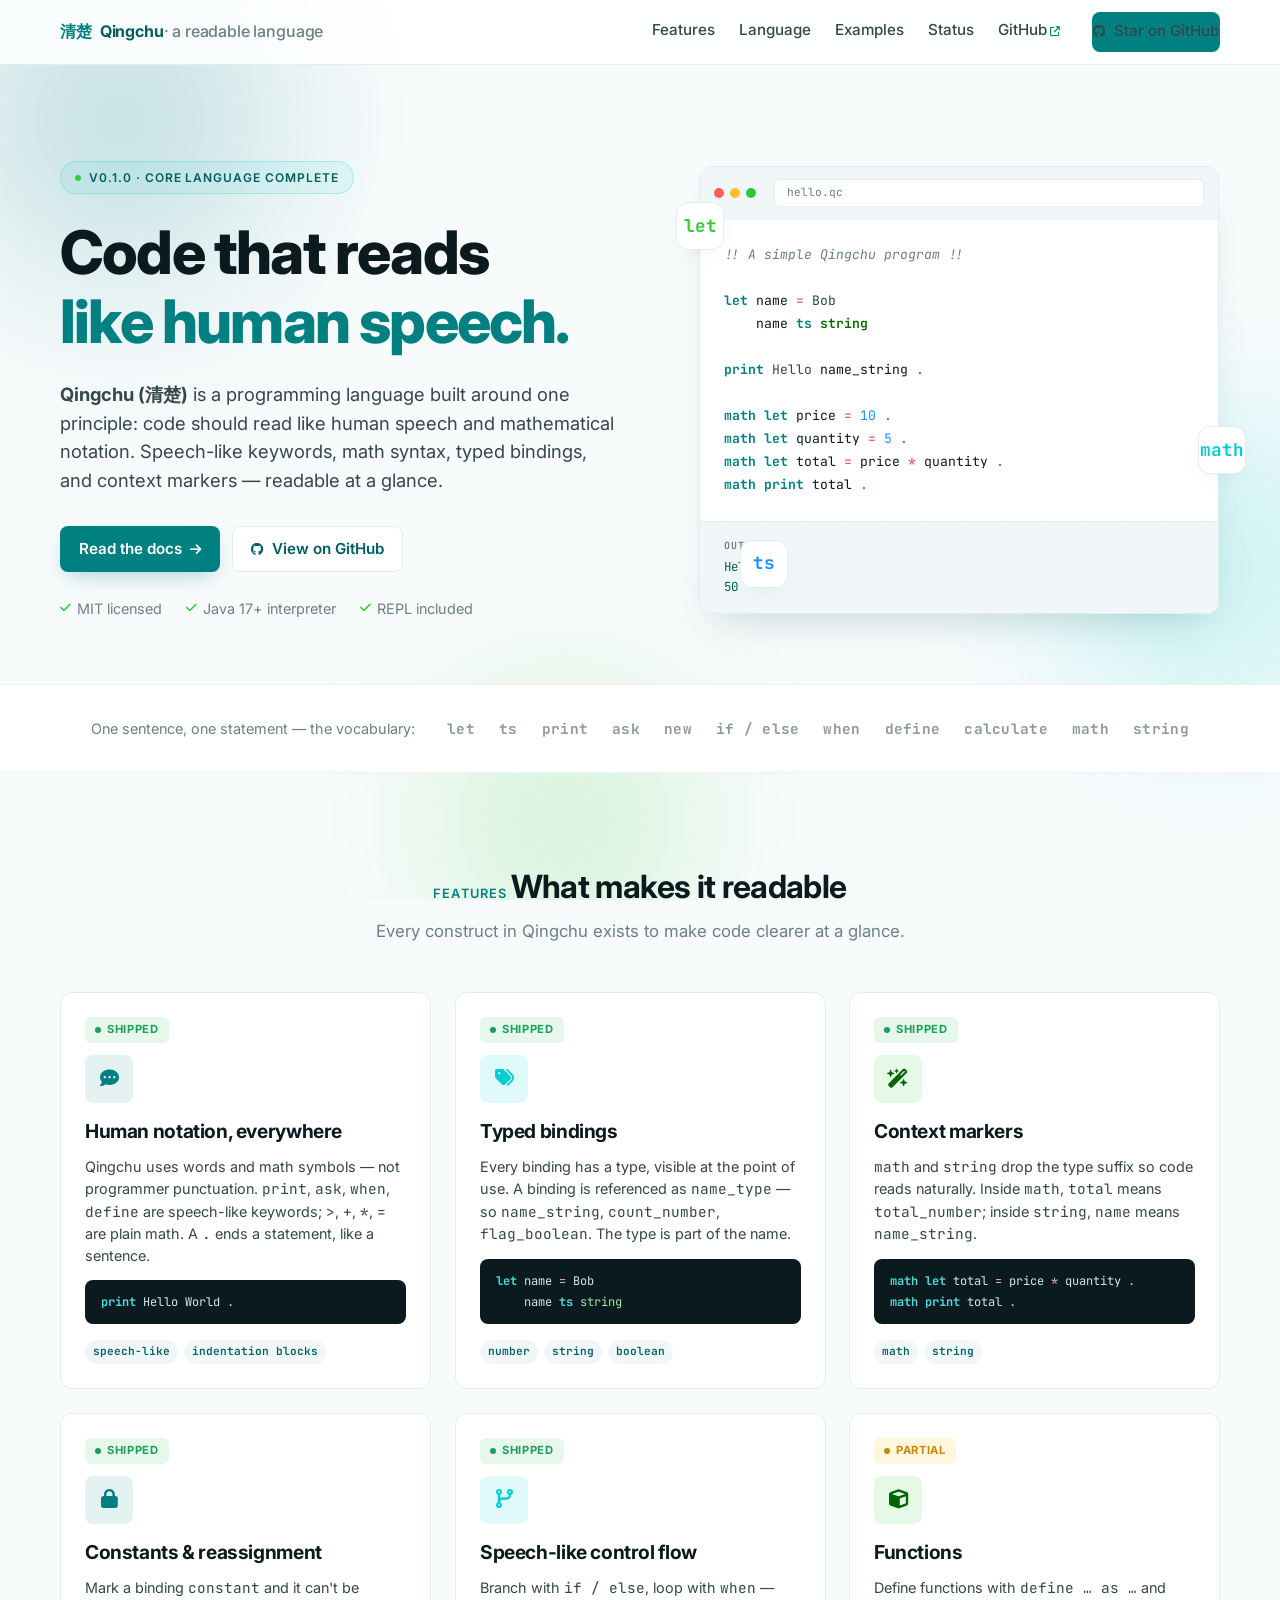
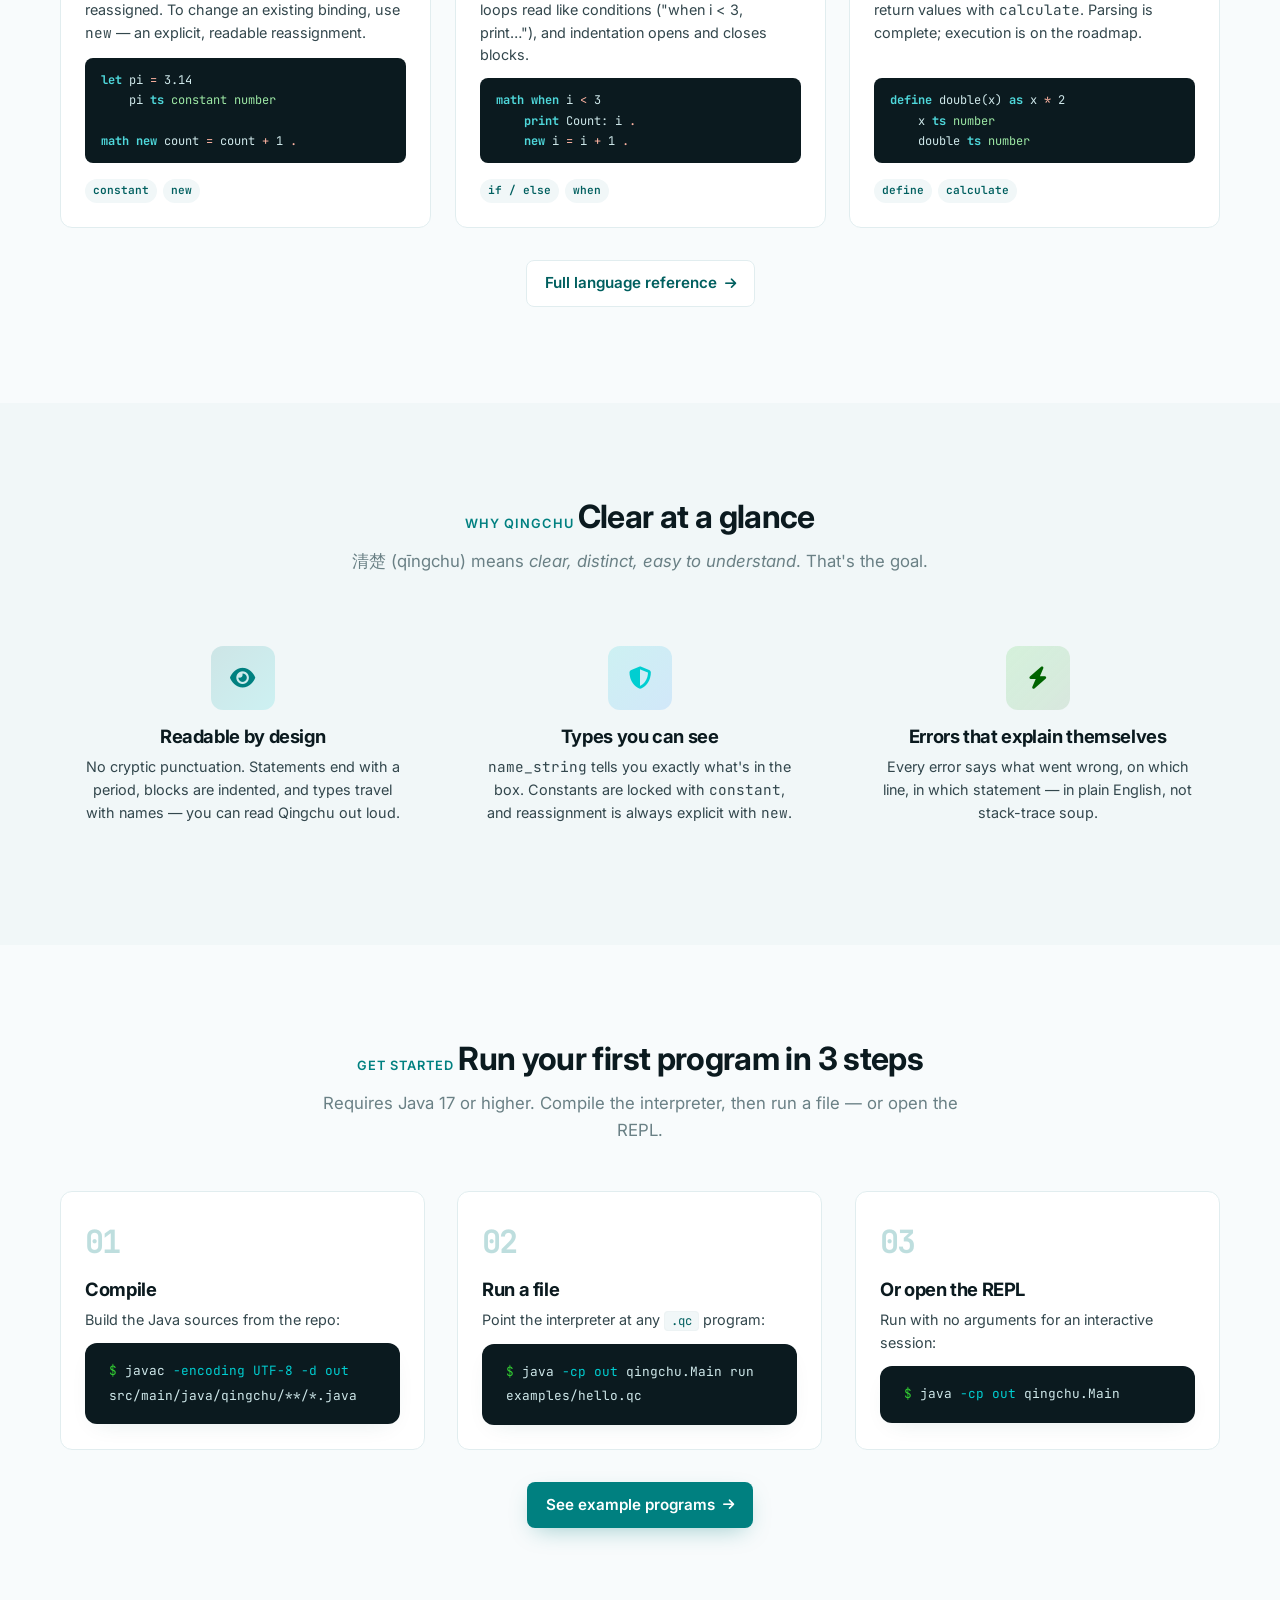
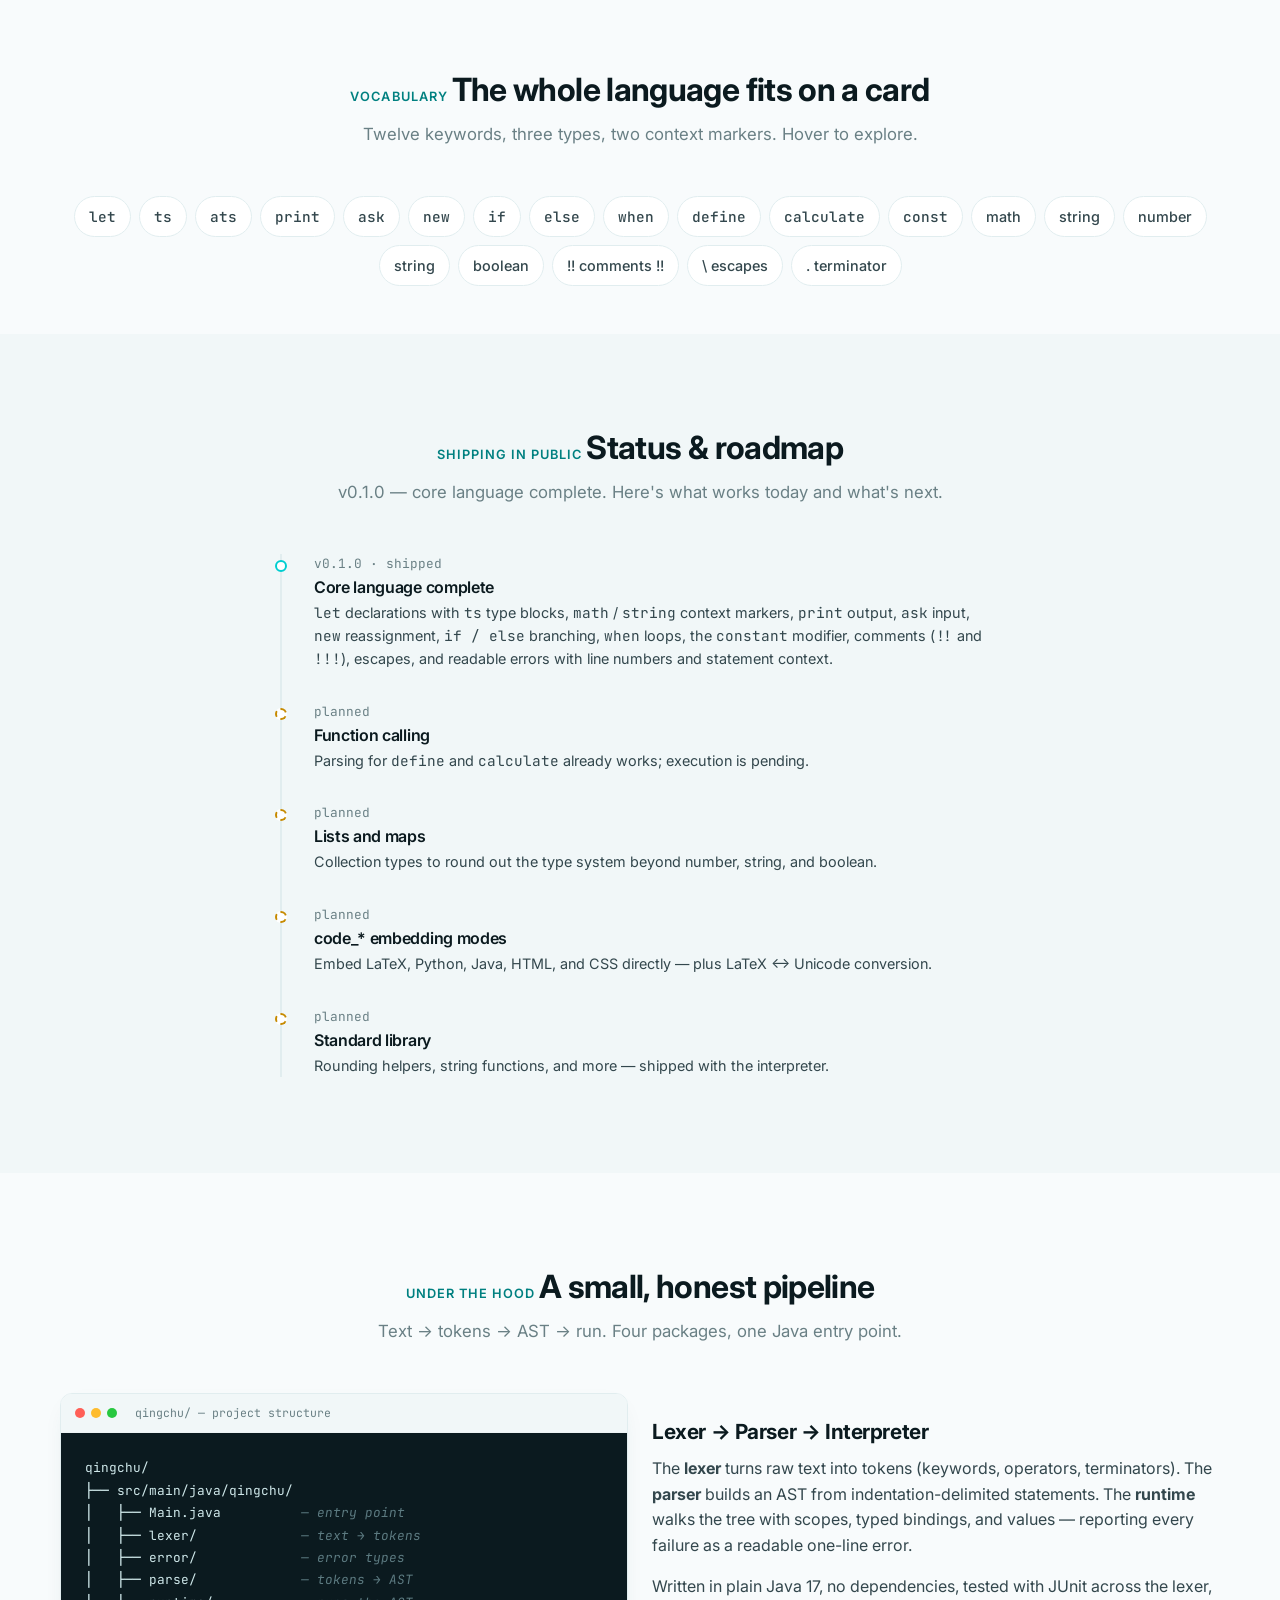
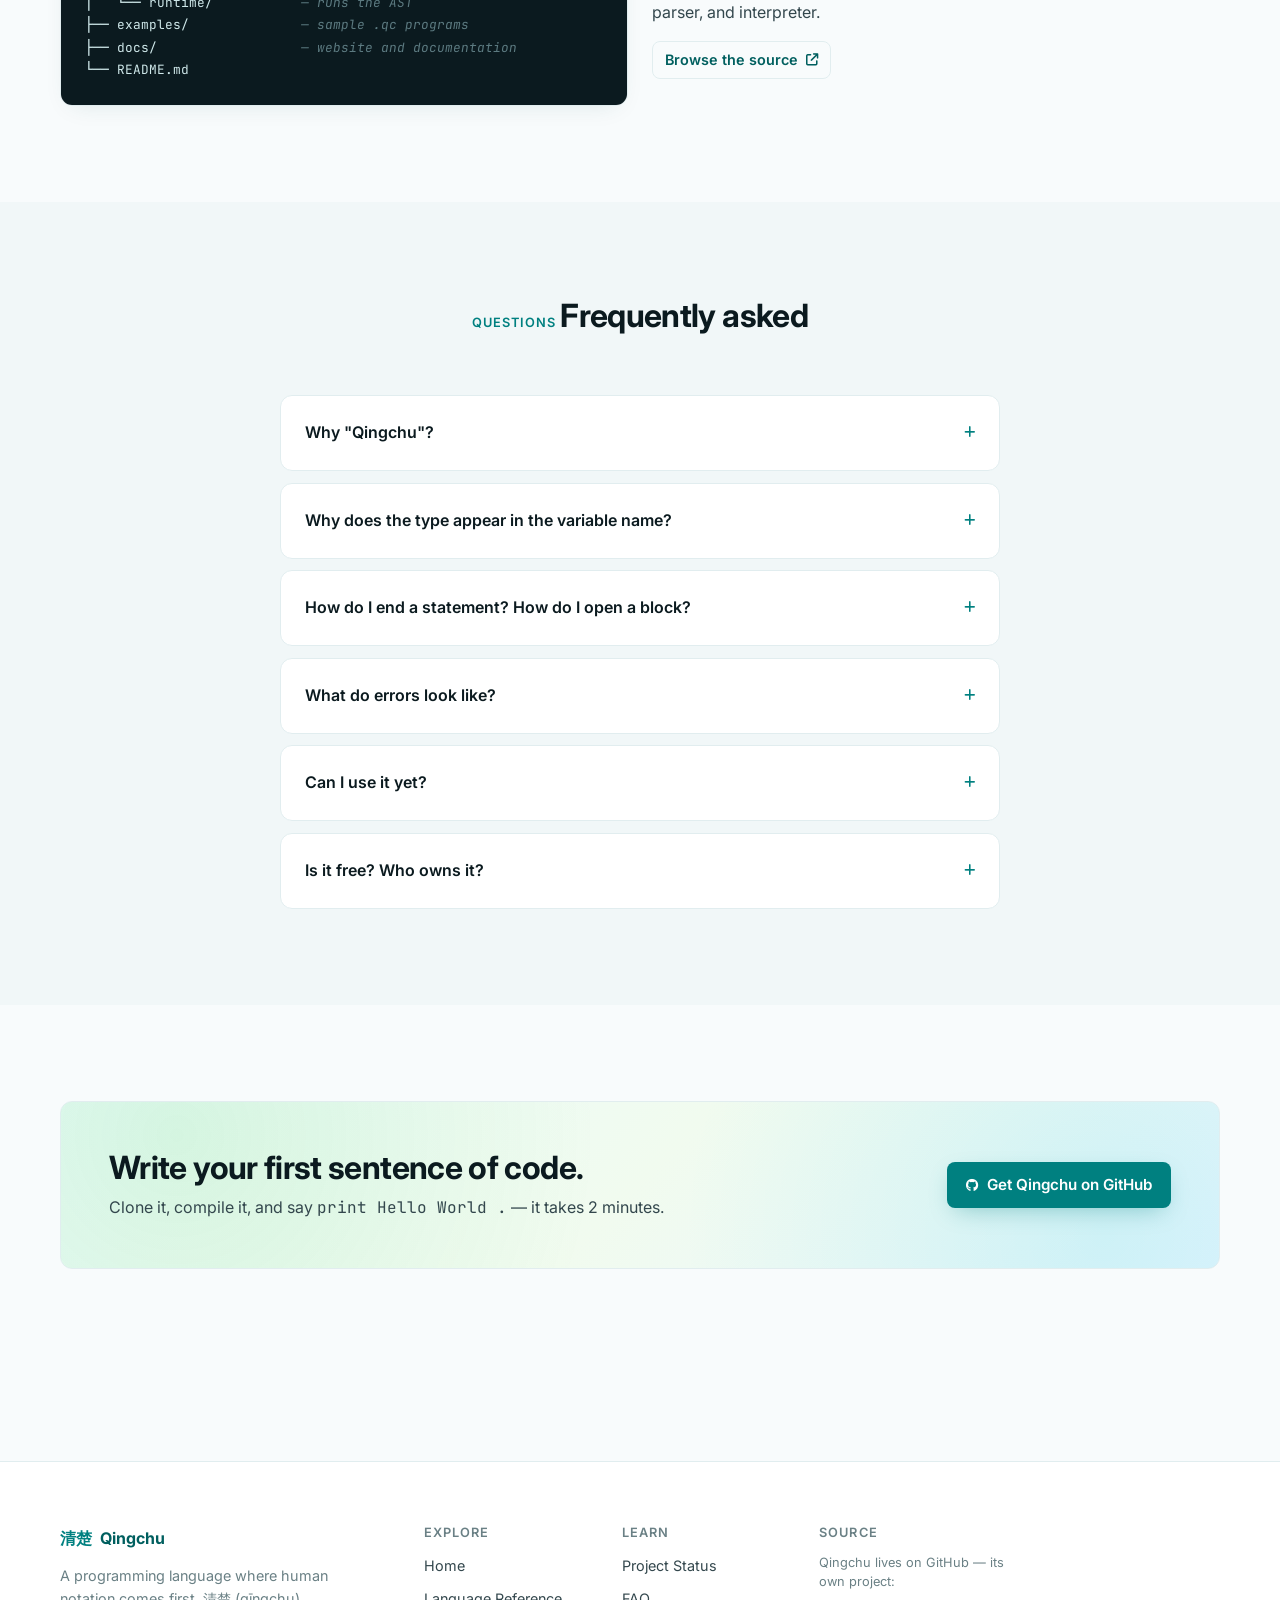
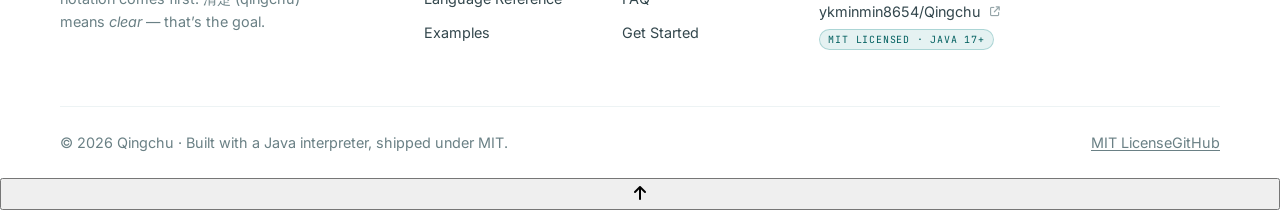
==== index.html @ 82640d64 "Add Qingchu website (innovationearthprojects.org style)" ====
<!DOCTYPE html>
<html lang="en">
<head>
  <meta charset="UTF-8" />
  <meta name="viewport" content="width=device-width, initial-scale=1.0" />

  <title>Qingchu 清楚 — A programming language where human notation comes first</title>
  <meta name="description" content="Qingchu is a readable programming language built around speech-like keywords, math syntax, typed bindings, and context markers. Code should read like human speech." />
  <meta name="theme-color" content="#008080" />

  <link rel="preconnect" href="https://fonts.googleapis.com" />
  <link rel="preconnect" href="https://fonts.gstatic.com" crossorigin />
  <link
    href="https://fonts.googleapis.com/css2?family=Inter:wght@400;500;600;700;800&family=JetBrains+Mono:wght@500;700&display=swap"
    rel="stylesheet"
  />
  <link
    rel="stylesheet"
    href="https://cdnjs.cloudflare.com/ajax/libs/font-awesome/6.4.0/css/all.min.css"
  />

  <link rel="stylesheet" href="shared/tokens.css" />
  <link rel="stylesheet" href="shared/base.css" />
  <link rel="stylesheet" href="shared/nav.css" />
  <link rel="stylesheet" href="shared/motion.css" />
  <link rel="stylesheet" href="styles.css" />
</head>

<body data-page="home">

  <div class="bg-orbs" aria-hidden="true">
    <span class="orb orb--teal"></span>
    <span class="orb orb--cyan"></span>
    <span class="orb orb--lime"></span>
  </div>

  <div id="nav-mount"></div>

  <main>

    <!-- ============================================================
         1. HERO
         ============================================================ -->
    <section class="hero">
      <div class="container hero__grid">

        <div class="hero__copy">
          <span class="eyebrow eyebrow--animated">
            <span class="eyebrow__dot"></span>
            v0.1.0 · Core language complete
          </span>

          <h1 class="hero__title">
            <span class="reveal">Code that reads</span><br />
            <span class="reveal accent">like human speech.</span>
          </h1>

          <p class="hero__lede reveal" data-delay="200">
            <strong>Qingchu (清楚)</strong> is a programming language built around one
            principle: code should read like human speech and mathematical notation.
            Speech-like keywords, math syntax, typed bindings, and context markers —
            readable at a glance.
          </p>

          <div class="hero__actions reveal" data-delay="400">
            <a href="docs.html" class="btn btn--primary btn--glow">
              Read the docs <i class="fas fa-arrow-right"></i>
            </a>
            <a href="https://github.com/ykminmin8654/Qingchu" target="_blank" rel="noopener" class="btn btn--secondary">
              <i class="fab fa-github"></i> View on GitHub
            </a>
          </div>

          <ul class="hero__meta reveal" data-delay="600">
            <li><i class="fas fa-check"></i> MIT licensed</li>
            <li><i class="fas fa-check"></i> Java 17+ interpreter</li>
            <li><i class="fas fa-check"></i> REPL included</li>
          </ul>
        </div>

        <div class="hero__visual reveal" data-delay="300">
          <div class="hero__frame">
            <div class="hero__frame-bar">
              <span></span><span></span><span></span>
              <span class="hero__frame-url">hello.qc</span>
            </div>
<pre class="hero__code"><span class="c">!! A simple Qingchu program !!</span>

<span class="k">let</span> <span class="v">name</span> <span class="o">=</span> Bob
    <span class="v">name</span> <span class="k">ts</span> <span class="t">string</span>

<span class="k">print</span> Hello <span class="v">name_string</span> <span class="o">.</span>

<span class="k">math</span> <span class="k">let</span> <span class="v">price</span> <span class="o">=</span> <span class="n">10</span> <span class="o">.</span>
<span class="k">math</span> <span class="k">let</span> <span class="v">quantity</span> <span class="o">=</span> <span class="n">5</span> <span class="o">.</span>
<span class="k">math</span> <span class="k">let</span> <span class="v">total</span> <span class="o">=</span> <span class="v">price</span> <span class="o">*</span> <span class="v">quantity</span> <span class="o">.</span>
<span class="k">math</span> <span class="k">print</span> <span class="v">total</span> <span class="o">.</span></pre>
            <div class="hero__output">
              <b>Output</b>
              Hello Bob<br />
              50
            </div>
          </div>
          <div class="hero__float hero__float--1">let</div>
          <div class="hero__float hero__float--2">math</div>
          <div class="hero__float hero__float--3">ts</div>
        </div>

      </div>
    </section>

    <!-- ============================================================
         2. TRUST BAR
         ============================================================ -->
    <section class="trust-bar">
      <div class="container trust-bar__inner">
        <span class="trust-bar__label">One sentence, one statement — the vocabulary:</span>
        <div class="trust-bar__logos">
          <span>let</span>
          <span>ts</span>
          <span>print</span>
          <span>ask</span>
          <span>new</span>
          <span>if / else</span>
          <span>when</span>
          <span>define</span>
          <span>calculate</span>
          <span>math</span>
          <span>string</span>
        </div>
      </div>
    </section>

    <!-- ============================================================
         3. FEATURES — "What makes it readable"
         ============================================================ -->
    <section class="section" id="features">
      <div class="container">
        <header class="section__head reveal">
          <span class="eyebrow">Features</span>
          <h2 class="section__title">What makes it readable</h2>
          <p class="section__lede">
            Every construct in Qingchu exists to make code clearer at a glance.
          </p>
        </header>

        <div class="grid-products" data-stagger>

          <article class="product-card">
            <div class="product-card__top">
              <span class="product-card__status product-card__status--live">
                <span class="pulse-dot"></span> Shipped
              </span>
            </div>
            <div class="product-card__icon product-card__icon--teal">
              <i class="fas fa-comment-dots"></i>
            </div>
            <h3 class="product-card__title">Human notation, everywhere</h3>
            <p class="product-card__desc">
              Qingchu uses words and math symbols — not programmer punctuation.
              <code>print</code>, <code>ask</code>, <code>when</code>, <code>define</code> are
              speech-like keywords; <code>&gt;</code>, <code>+</code>, <code>*</code>, <code>=</code>
              are plain math. A <code>.</code> ends a statement, like a sentence.
            </p>
            <div class="product-card__snippet"><span class="k">print</span> Hello World <span class="o">.</span></div>
            <div class="product-card__tags">
              <span class="product-card__tag">speech-like</span>
              <span class="product-card__tag">indentation blocks</span>
            </div>
          </article>

          <article class="product-card">
            <div class="product-card__top">
              <span class="product-card__status product-card__status--live">
                <span class="pulse-dot"></span> Shipped
              </span>
            </div>
            <div class="product-card__icon product-card__icon--cyan">
              <i class="fas fa-tags"></i>
            </div>
            <h3 class="product-card__title">Typed bindings</h3>
            <p class="product-card__desc">
              Every binding has a type, visible at the point of use. A binding is
              referenced as <code>name_type</code> — so <code>name_string</code>,
              <code>count_number</code>, <code>flag_boolean</code>. The type is part of the name.
            </p>
            <div class="product-card__snippet"><span class="k">let</span> name <span class="o">=</span> Bob
    name <span class="k">ts</span> <span class="t">string</span></div>
            <div class="product-card__tags">
              <span class="product-card__tag">number</span>
              <span class="product-card__tag">string</span>
              <span class="product-card__tag">boolean</span>
            </div>
          </article>

          <article class="product-card">
            <div class="product-card__top">
              <span class="product-card__status product-card__status--live">
                <span class="pulse-dot"></span> Shipped
              </span>
            </div>
            <div class="product-card__icon product-card__icon--lime">
              <i class="fas fa-wand-magic-sparkles"></i>
            </div>
            <h3 class="product-card__title">Context markers</h3>
            <p class="product-card__desc">
              <code>math</code> and <code>string</code> drop the type suffix so code reads
              naturally. Inside <code>math</code>, <code>total</code> means <code>total_number</code>;
              inside <code>string</code>, <code>name</code> means <code>name_string</code>.
            </p>
            <div class="product-card__snippet"><span class="k">math</span> <span class="k">let</span> total <span class="o">=</span> price <span class="o">*</span> quantity <span class="o">.</span>
<span class="k">math</span> <span class="k">print</span> total <span class="o">.</span></div>
            <div class="product-card__tags">
              <span class="product-card__tag">math</span>
              <span class="product-card__tag">string</span>
            </div>
          </article>

          <article class="product-card">
            <div class="product-card__top">
              <span class="product-card__status product-card__status--live">
                <span class="pulse-dot"></span> Shipped
              </span>
            </div>
            <div class="product-card__icon product-card__icon--teal">
              <i class="fas fa-lock"></i>
            </div>
            <h3 class="product-card__title">Constants &amp; reassignment</h3>
            <p class="product-card__desc">
              Mark a binding <code>constant</code> and it can't be reassigned. To change an
              existing binding, use <code>new</code> — an explicit, readable reassignment.
            </p>
            <div class="product-card__snippet"><span class="k">let</span> pi <span class="o">=</span> 3.14
    pi <span class="k">ts</span> <span class="t">constant number</span>

<span class="k">math</span> <span class="k">new</span> count <span class="o">=</span> count <span class="o">+</span> 1 <span class="o">.</span></div>
            <div class="product-card__tags">
              <span class="product-card__tag">constant</span>
              <span class="product-card__tag">new</span>
            </div>
          </article>

          <article class="product-card">
            <div class="product-card__top">
              <span class="product-card__status product-card__status--live">
                <span class="pulse-dot"></span> Shipped
              </span>
            </div>
            <div class="product-card__icon product-card__icon--cyan">
              <i class="fas fa-code-branch"></i>
            </div>
            <h3 class="product-card__title">Speech-like control flow</h3>
            <p class="product-card__desc">
              Branch with <code>if / else</code>, loop with <code>when</code> — loops read like
              conditions ("when i &lt; 3, print…"), and indentation opens and closes blocks.
            </p>
            <div class="product-card__snippet"><span class="k">math</span> <span class="k">when</span> i <span class="o">&lt;</span> 3
    <span class="k">print</span> Count: i <span class="o">.</span>
    <span class="k">new</span> i <span class="o">=</span> i <span class="o">+</span> 1 <span class="o">.</span></div>
            <div class="product-card__tags">
              <span class="product-card__tag">if / else</span>
              <span class="product-card__tag">when</span>
            </div>
          </article>

          <article class="product-card">
            <div class="product-card__top">
              <span class="product-card__status product-card__status--beta">
                <span class="pulse-dot pulse-dot--warn"></span> Partial
              </span>
            </div>
            <div class="product-card__icon product-card__icon--lime">
              <i class="fas fa-cube"></i>
            </div>
            <h3 class="product-card__title">Functions</h3>
            <p class="product-card__desc">
              Define functions with <code>define … as …</code> and return values with
              <code>calculate</code>. Parsing is complete; execution is on the roadmap.
            </p>
            <div class="product-card__snippet"><span class="k">define</span> double(x) <span class="k">as</span> x <span class="o">*</span> 2
    x <span class="k">ts</span> <span class="t">number</span>
    double <span class="k">ts</span> <span class="t">number</span></div>
            <div class="product-card__tags">
              <span class="product-card__tag">define</span>
              <span class="product-card__tag">calculate</span>
            </div>
          </article>

        </div>

        <div class="center-cta">
          <a href="docs.html" class="btn btn--secondary">
            Full language reference <i class="fas fa-arrow-right"></i>
          </a>
        </div>
      </div>
    </section>

    <!-- ============================================================
         4. WHY READABLE
         ============================================================ -->
    <section class="section section--tint" id="why">
      <div class="container">
        <header class="section__head reveal">
          <span class="eyebrow">Why Qingchu</span>
          <h2 class="section__title">Clear at a glance</h2>
          <p class="section__lede">
            清楚 (qīngchu) means <em>clear, distinct, easy to understand</em>. That's the goal.
          </p>
        </header>

        <div class="reasons">
          <div class="reason reveal" data-delay="100">
            <div class="reason__icon reason__icon--teal">
              <i class="fas fa-eye"></i>
            </div>
            <h3 class="reason__title">Readable by design</h3>
            <p class="reason__desc">
              No cryptic punctuation. Statements end with a period, blocks are indented,
              and types travel with names — you can read Qingchu out loud.
            </p>
          </div>

          <div class="reason reveal" data-delay="200">
            <div class="reason__icon reason__icon--cyan">
              <i class="fas fa-shield-halved"></i>
            </div>
            <h3 class="reason__title">Types you can see</h3>
            <p class="reason__desc">
              <code>name_string</code> tells you exactly what's in the box. Constants are
              locked with <code>constant</code>, and reassignment is always explicit with <code>new</code>.
            </p>
          </div>

          <div class="reason reveal" data-delay="300">
            <div class="reason__icon reason__icon--lime">
              <i class="fas fa-bolt"></i>
            </div>
            <h3 class="reason__title">Errors that explain themselves</h3>
            <p class="reason__desc">
              Every error says what went wrong, on which line, in which statement —
              in plain English, not stack-trace soup.
            </p>
          </div>
        </div>
      </div>
    </section>

    <!-- ============================================================
         5. GET STARTED — steps
         ============================================================ -->
    <section class="section" id="get-started">
      <div class="container">
        <header class="section__head reveal">
          <span class="eyebrow">Get started</span>
          <h2 class="section__title">Run your first program in 3 steps</h2>
          <p class="section__lede">
            Requires Java 17 or higher. Compile the interpreter, then run a file — or open the REPL.
          </p>
        </header>

        <ol class="steps">
          <li class="step reveal" data-delay="100">
            <span class="step__num">01</span>
            <h3 class="step__title">Compile</h3>
            <p class="step__desc">
              Build the Java sources from the repo:
            </p>
            <div class="terminal" style="margin-top:12px;"><span class="prompt">$</span> javac <span class="flag">-encoding UTF-8 -d out</span> src/main/java/qingchu/**/*.java</div>
          </li>
          <li class="step reveal" data-delay="200">
            <span class="step__num">02</span>
            <h3 class="step__title">Run a file</h3>
            <p class="step__desc">
              Point the interpreter at any <code>.qc</code> program:
            </p>
            <div class="terminal" style="margin-top:12px;"><span class="prompt">$</span> java <span class="flag">-cp out</span> qingchu.Main run examples/hello.qc</div>
          </li>
          <li class="step reveal" data-delay="300">
            <span class="step__num">03</span>
            <h3 class="step__title">Or open the REPL</h3>
            <p class="step__desc">
              Run with no arguments for an interactive session:
            </p>
            <div class="terminal" style="margin-top:12px;"><span class="prompt">$</span> java <span class="flag">-cp out</span> qingchu.Main</div>
          </li>
        </ol>

        <div class="center-cta">
          <a href="examples.html" class="btn btn--primary btn--glow">
            See example programs <i class="fas fa-arrow-right"></i>
          </a>
        </div>
      </div>
    </section>

    <!-- ============================================================
         6. VOCABULARY CHIPS
         ============================================================ -->
    <section class="section section--tight">
      <div class="container">
        <header class="section__head reveal">
          <span class="eyebrow">Vocabulary</span>
          <h2 class="section__title">The whole language fits on a card</h2>
          <p class="section__lede">
            Twelve keywords, three types, two context markers. Hover to explore.
          </p>
        </header>

        <div class="chips chips--animated">
          <span class="chip chip--keyword">let</span>
          <span class="chip chip--keyword">ts</span>
          <span class="chip chip--keyword">ats</span>
          <span class="chip chip--keyword">print</span>
          <span class="chip chip--keyword">ask</span>
          <span class="chip chip--keyword">new</span>
          <span class="chip chip--keyword">if</span>
          <span class="chip chip--keyword">else</span>
          <span class="chip chip--keyword">when</span>
          <span class="chip chip--keyword">define</span>
          <span class="chip chip--keyword">calculate</span>
          <span class="chip chip--keyword">const</span>
          <span class="chip chip--math">math</span>
          <span class="chip chip--math">string</span>
          <span class="chip chip--type">number</span>
          <span class="chip chip--type">string</span>
          <span class="chip chip--type">boolean</span>
          <span class="chip chip--misc">!! comments !!</span>
          <span class="chip chip--misc">\ escapes</span>
          <span class="chip chip--misc">. terminator</span>
        </div>
      </div>
    </section>

    <!-- ============================================================
         7. STATUS / ROADMAP
         ============================================================ -->
    <section class="section section--tint" id="status">
      <div class="container">
        <header class="section__head reveal">
          <span class="eyebrow">Shipping in public</span>
          <h2 class="section__title">Status &amp; roadmap</h2>
          <p class="section__lede">
            v0.1.0 — core language complete. Here's what works today and what's next.
          </p>
        </header>

        <ul class="changelog">
          <li class="changelog__item reveal">
            <span class="changelog__date">v0.1.0 · shipped</span>
            <h3 class="changelog__title">Core language complete</h3>
            <p class="changelog__desc">
              <code>let</code> declarations with <code>ts</code> type blocks, <code>math</code> /
              <code>string</code> context markers, <code>print</code> output, <code>ask</code> input,
              <code>new</code> reassignment, <code>if / else</code> branching, <code>when</code> loops,
              the <code>constant</code> modifier, comments (<code>!!</code> and <code>!!!</code>),
              escapes, and readable errors with line numbers and statement context.
            </p>
          </li>
          <li class="changelog__item reveal is-planned">
            <span class="changelog__date">planned</span>
            <h3 class="changelog__title">Function calling</h3>
            <p class="changelog__desc">
              Parsing for <code>define</code> and <code>calculate</code> already works; execution is pending.
            </p>
          </li>
          <li class="changelog__item reveal is-planned">
            <span class="changelog__date">planned</span>
            <h3 class="changelog__title">Lists and maps</h3>
            <p class="changelog__desc">
              Collection types to round out the type system beyond number, string, and boolean.
            </p>
          </li>
          <li class="changelog__item reveal is-planned">
            <span class="changelog__date">planned</span>
            <h3 class="changelog__title">code_* embedding modes</h3>
            <p class="changelog__desc">
              Embed LaTeX, Python, Java, HTML, and CSS directly — plus LaTeX ↔ Unicode conversion.
            </p>
          </li>
          <li class="changelog__item reveal is-planned">
            <span class="changelog__date">planned</span>
            <h3 class="changelog__title">Standard library</h3>
            <p class="changelog__desc">
              Rounding helpers, string functions, and more — shipped with the interpreter.
            </p>
          </li>
        </ul>
      </div>
    </section>

    <!-- ============================================================
         8. PROJECT STRUCTURE
         ============================================================ -->
    <section class="section">
      <div class="container">
        <header class="section__head reveal">
          <span class="eyebrow">Under the hood</span>
          <h2 class="section__title">A small, honest pipeline</h2>
          <p class="section__lede">
            Text → tokens → AST → run. Four packages, one Java entry point.
          </p>
        </header>

        <div class="docs-grid">
          <div class="code-window reveal" data-delay="100">
            <div class="code-window__bar">
              <span></span><span></span><span></span>
              <span class="code-window__name">qingchu/ — project structure</span>
            </div>
<pre>qingchu/
├── src/main/java/qingchu/
│   ├── Main.java          <span class="c">— entry point</span>
│   ├── lexer/             <span class="c">— text → tokens</span>
│   ├── error/             <span class="c">— error types</span>
│   ├── parse/             <span class="c">— tokens → AST</span>
│   └── runtime/           <span class="c">— runs the AST</span>
├── examples/              <span class="c">— sample .qc programs</span>
├── docs/                  <span class="c">— website and documentation</span>
└── README.md</pre>
          </div>

          <div class="reveal" data-delay="200" style="align-self:center;">
            <h3 style="font-size:1.3rem;">Lexer → Parser → Interpreter</h3>
            <p class="prose" style="color:var(--ink-soft);">
              The <strong>lexer</strong> turns raw text into tokens (keywords, operators,
              terminators). The <strong>parser</strong> builds an AST from indentation-delimited
              statements. The <strong>runtime</strong> walks the tree with scopes, typed bindings,
              and values — reporting every failure as a readable one-line error.
            </p>
            <p class="prose" style="color:var(--ink-soft);">
              Written in plain Java 17, no dependencies, tested with JUnit across the
              lexer, parser, and interpreter.
            </p>
            <a href="https://github.com/ykminmin8654/Qingchu" target="_blank" rel="noopener" class="btn btn--ghost btn--sm">
              Browse the source <i class="fas fa-arrow-up-right-from-square"></i>
            </a>
          </div>
        </div>
      </div>
    </section>

    <!-- ============================================================
         9. FAQ
         ============================================================ -->
    <section class="section section--tint" id="faq">
      <div class="container">
        <header class="section__head reveal">
          <span class="eyebrow">Questions</span>
          <h2 class="section__title">Frequently asked</h2>
        </header>

        <div class="faq">
          <details class="faq__item reveal">
            <summary>Why "Qingchu"?</summary>
            <p>
              清楚 (qīngchu) means <em>clear, distinct, easy to understand</em>.
              That's the goal: a language where the code is clear at a glance.
            </p>
          </details>

          <details class="faq__item reveal">
            <summary>Why does the type appear in the variable name?</summary>
            <p>
              Because you almost never have to write it twice. Bindings are referenced as
              <code>name_type</code> (<code>name_string</code>, <code>count_number</code>,
              <code>flag_boolean</code>) so the type is visible at every point of use. When that
              gets noisy, the <code>math</code> and <code>string</code> context markers drop the
              suffix — inside <code>math</code>, <code>total</code> just means <code>total_number</code>.
            </p>
          </details>

          <details class="faq__item reveal">
            <summary>How do I end a statement? How do I open a block?</summary>
            <p>
              A lone <code>.</code> ends a statement, like a full stop at the end of a sentence.
              Blocks are opened and closed by indentation — no braces, no <code>end</code> keyword.
              Use <code>\</code> to escape characters like <code>\.</code>, <code>\_</code>, or <code>\\</code>.
            </p>
          </details>

          <details class="faq__item reveal">
            <summary>What do errors look like?</summary>
            <p>
              Specific and readable, always in the same shape:
              <code>error &lt;what went wrong&gt; on line &lt;N&gt;(&lt;which statement&gt;)</code> —
              for example <code>error cannot reassign constant on line 12(new statement)</code>.
            </p>
          </details>

          <details class="faq__item reveal">
            <summary>Can I use it yet?</summary>
            <p>
              Yes — clone the repo, compile with Java 17+, and run <code>.qc</code> files or the
              REPL. The core language (declarations, types, context markers, printing, input,
              branching, loops, constants, comments, escapes) is complete in v0.1.0. Function
              <em>calling</em>, lists/maps, and the standard library are planned.
            </p>
          </details>

          <details class="faq__item reveal">
            <summary>Is it free? Who owns it?</summary>
            <p>
              Qingchu is open source under the MIT license, developed publicly at
              <a href="https://github.com/ykminmin8654/Qingchu" target="_blank" rel="noopener">
              github.com/ykminmin8654/Qingchu</a>. Issues and pull requests are welcome.
            </p>
          </details>
        </div>
      </div>
    </section>

    <!-- ============================================================
         10. FINAL CTA
         ============================================================ -->
    <section class="section">
      <div class="container">
        <div class="cta reveal">
          <div class="cta__copy">
            <h2>Write your first sentence of code.</h2>
            <p>Clone it, compile it, and say <code>print Hello World .</code> — it takes 2 minutes.</p>
          </div>
          <a href="https://github.com/ykminmin8654/Qingchu" target="_blank" rel="noopener" class="btn btn--primary btn--glow">
            <i class="fab fa-github"></i> Get Qingchu on GitHub
          </a>
        </div>
      </div>
    </section>

  </main>

  <div id="footer-mount"></div>

  <script src="shared/nav.js" defer></script>
  <script src="shared/motion.js" defer></script>

</body>
</html>
---- shared/tokens.css ----
/* ============================================================
   TOKENS — design system variables
   ============================================================ */

:root {
  /* Brand */
  --teal:        #008080;
  --teal-deep:   #005F5F;
  --cyan:        #00CED1;
  --blue:        #1E90FF;
  --lime:        #32CD32;
  --green-dark:  #006400;

  /* Light surfaces */
  --bg:          #F8FBFC;
  --surface:     #FFFFFF;
  --surface-alt: #F1F7F8;
  --border:      #E1EDEF;
  --border-soft: #EDF3F4;

  /* Ink */
  --ink:         #0B1A1F;
  --ink-soft:    #33474D;
  --muted:       #6A8085;

  /* Status */
  --success:     #1E9E5A;
  --success-bg:  #E6F7EC;
  --warn:        #C68A00;
  --warn-bg:     #FFF6E0;
  --danger:      #D14343;
  --danger-bg:   #FCEAEA;

  /* Type */
  --font: 'Inter', system-ui, -apple-system, 'Segoe UI', Roboto, sans-serif;
  --mono: 'JetBrains Mono', ui-monospace, Menlo, monospace;

  /* Fluid display sizes */
  --fs-display: clamp(2.25rem, 5vw, 3.75rem);
  --fs-h1:      clamp(2rem,    4vw, 3rem);
  --fs-h2:      clamp(1.5rem,  3vw, 2rem);
  --fs-h3:      1.25rem;
  --fs-body:    1rem;
  --fs-sm:      0.9rem;
  --fs-xs:      0.8rem;

  /* Space scale */
  --s-1: 4px;
  --s-2: 8px;
  --s-3: 12px;
  --s-4: 16px;
  --s-5: 24px;
  --s-6: 32px;
  --s-7: 48px;
  --s-8: 64px;
  --s-9: 96px;

  /* Radii */
  --r-sm: 6px;
  --r-md: 8px;
  --r-lg: 12px;
  --r-pill: 999px;

  /* Shadows */
  --shadow-sm: 0 1px 2px rgba(0, 60, 60, 0.05);
  --shadow-md: 0 8px 24px -12px rgba(0, 80, 80, 0.15);
  --shadow-lg: 0 20px 40px -20px rgba(0, 80, 80, 0.25);

  /* Motion */
  --ease: cubic-bezier(.2, .7, .2, 1);
  --dur: 200ms;

  /* Layout */
  --container: 1160px;
  --nav-h: 64px;
}
---- shared/base.css ----
/* ============================================================
   BASE — reset, typography, buttons, primitives
   Depends on: tokens.css
   ============================================================ */

/* ---------- Reset ---------- */
*, *::before, *::after { box-sizing: border-box; }

html {
  scroll-behavior: smooth;
  -webkit-text-size-adjust: 100%;
  scroll-padding-top: calc(var(--nav-h) + var(--s-4));
}

body {
  margin: 0;
  font-family: var(--font);
  font-size: var(--fs-body);
  line-height: 1.6;
  color: var(--ink);
  background: var(--bg);
  -webkit-font-smoothing: antialiased;
  -moz-osx-font-smoothing: grayscale;
  min-height: 100vh;
  display: flex;
  flex-direction: column;
}

main { flex: 1; }

img, svg { display: block; max-width: 100%; height: auto; }
a { color: inherit; text-decoration: none; }
button { font: inherit; cursor: pointer; }

/* ---------- Typography ---------- */
h1, h2, h3, h4 {
  margin: 0 0 var(--s-3);
  color: var(--ink);
  letter-spacing: -0.02em;
  line-height: 1.15;
  font-weight: 700;
}
h1 { font-size: var(--fs-h1); }
h2 { font-size: var(--fs-h2); }
h3 { font-size: var(--fs-h3); }
h4 { font-size: 1rem; }

p { margin: 0 0 var(--s-4); color: var(--ink-soft); }

code, pre { font-family: var(--mono); }

/* ---------- Container ---------- */
.container {
  width: min(var(--container), 100% - 2rem);
  margin-inline: auto;
}

/* ---------- Eyebrow ---------- */
.eyebrow {
  display: inline-block;
  font-size: var(--fs-xs);
  font-weight: 600;
  letter-spacing: 0.08em;
  text-transform: uppercase;
  color: var(--teal);
  margin-bottom: var(--s-3);
}

.accent { color: var(--teal); }

/* ---------- Buttons ---------- */
.btn {
  display: inline-flex;
  align-items: center;
  justify-content: center;
  gap: var(--s-2);
  padding: 10px 18px;
  border-radius: var(--r-md);
  font-weight: 600;
  font-size: 0.95rem;
  border: 1px solid transparent;
  transition:
    transform var(--dur) var(--ease),
    background var(--dur) var(--ease),
    border-color var(--dur) var(--ease),
    color var(--dur) var(--ease),
    box-shadow var(--dur) var(--ease);
  white-space: nowrap;
  text-align: center;
  cursor: pointer;
}
.btn:active { transform: translateY(1px); }
.btn:focus-visible {
  outline: 2px solid var(--cyan);
  outline-offset: 2px;
}
.btn i { font-size: 0.85em; }

.btn--primary {
  background: var(--teal);
  color: #fff;
}
.btn--primary:hover {
  background: var(--teal-deep);
  box-shadow: var(--shadow-md);
}

.btn--secondary {
  background: var(--surface);
  color: var(--teal-deep);
  border-color: var(--border);
}
.btn--secondary:hover {
  border-color: var(--cyan);
  color: var(--teal);
}

.btn--ghost {
  background: transparent;
  color: var(--teal-deep);
  border-color: var(--border);
}
.btn--ghost:hover { border-color: var(--cyan); }

.btn--sm { padding: 6px 12px; font-size: var(--fs-sm); }
.btn--lg { padding: 14px 24px; font-size: 1rem; }
.btn--block { width: 100%; }

.btn--glow {
  position: relative;
  box-shadow: 0 8px 24px -8px rgba(0, 128, 128, 0.4);
}
.btn--glow:hover {
  box-shadow: 0 12px 32px -8px rgba(0, 128, 128, 0.55);
}

/* ---------- Section primitives ---------- */
.section { padding: var(--s-9) 0; }
.section--tint { background: var(--surface-alt); }
.section--tight { padding: var(--s-7) 0; }

.section__head {
  max-width: 640px;
  margin: 0 auto var(--s-7);
  text-align: center;
}
.section__head--left {
  margin-inline: 0;
  text-align: left;
  max-width: 720px;
}
.section__title { margin-bottom: var(--s-3); }
.section__lede {
  color: var(--muted);
  font-size: 1.05rem;
  margin-bottom: 0;
}

/* ---------- Chips ---------- */
.chips {
  display: flex;
  flex-wrap: wrap;
  gap: var(--s-2);
  justify-content: center;
}
.chip {
  padding: 8px 14px;
  background: var(--surface);
  border: 1px solid var(--border);
  border-radius: var(--r-pill);
  font-size: var(--fs-sm);
  font-weight: 500;
  color: var(--ink-soft);
  transition: border-color var(--dur) var(--ease), color var(--dur) var(--ease);
}
.chip:hover { border-color: var(--cyan); color: var(--teal); }

/* ---------- States: loading / empty / error ---------- */
.state {
  grid-column: 1 / -1;
  text-align: center;
  padding: var(--s-7);
  color: var(--muted);
}
.state i {
  font-size: 2rem;
  display: block;
  margin-bottom: var(--s-3);
  color: var(--border);
}
.state h3 { color: var(--ink); margin-bottom: var(--s-2); }
.state p { margin-bottom: var(--s-4); }

.spinner {
  width: 36px;
  height: 36px;
  margin: 0 auto var(--s-3);
  border: 3px solid var(--border);
  border-top-color: var(--teal);
  border-radius: 50%;
  animation: spin 0.8s linear infinite;
}
@keyframes spin { to { transform: rotate(360deg); } }

/* ---------- Utility ---------- */
.visually-hidden {
  position: absolute;
  width: 1px; height: 1px;
  padding: 0; margin: -1px;
  overflow: hidden;
  clip: rect(0, 0, 0, 0);
  white-space: nowrap;
  border: 0;
}
.text-center { text-align: center; }
.mt-6 { margin-top: var(--s-6); }
.mt-7 { margin-top: var(--s-7); }

/* ---------- Reduced motion ---------- */
@media (prefers-reduced-motion: reduce) {
  *, *::before, *::after {
    animation-duration: 0.01ms !important;
    animation-iteration-count: 1 !important;
    transition-duration: 0.01ms !important;
    scroll-behavior: auto !important;
  }
}
---- shared/nav.css ----
/* ============================================================
   NAV + FOOTER
   ============================================================ */

/* ---------- NAV ---------- */
.nav {
  position: sticky;
  top: 0;
  z-index: 50;
  background: rgba(255, 255, 255, 0.85);
  backdrop-filter: saturate(140%) blur(10px);
  -webkit-backdrop-filter: saturate(140%) blur(10px);
  border-bottom: 1px solid var(--border);
}

.nav__inner {
  width: min(var(--container), 100% - 2rem);
  margin-inline: auto;
  height: var(--nav-h);
  display: flex;
  align-items: center;
  gap: var(--s-5);
}

.nav__brand {
  display: inline-flex;
  align-items: center;
  gap: var(--s-2);
  color: var(--teal-deep);
  font-weight: 700;
  font-size: 1rem;
  letter-spacing: -0.01em;
}
.nav__mark {
  display: inline-flex;
  color: var(--teal);
}
.nav__logo-img {
  display: block;
  width: auto;
  height: 32px;
}
.footer .nav__logo-img {
  height: 28px;
}
.nav__wordmark { white-space: nowrap; }
.nav__wordmark-zh {
  font-weight: 500;
  color: var(--muted);
  white-space: nowrap;
}
@media (max-width: 1080px) {
  .nav__wordmark-zh { display: none; }
}

/* Footer headings / lists rendered by shared/nav.js */
.footer__title,
.footer__col h4 {
  font-size: var(--fs-sm);
  text-transform: uppercase;
  letter-spacing: 0.06em;
  color: var(--ink-soft);
  margin: 0 0 var(--s-3);
}
.footer__list { list-style: none; padding: 0; margin: 0; }
.footer__list li { margin-bottom: var(--s-2); }

.nav__links {
  display: flex;
  gap: var(--s-5);
  margin-left: auto;
}
.nav__links a {
  color: var(--ink-soft);
  font-weight: 500;
  font-size: 0.95rem;
  padding: 6px 0;
  border-bottom: 2px solid transparent;
  transition: color var(--dur) var(--ease), border-color var(--dur) var(--ease);
}
.nav__links a:hover { color: var(--teal); border-color: var(--cyan); }
.nav__links a.is-active { color: var(--teal-deep); border-color: var(--cyan); }

/* Underline draws in from the left on hover; active dot pops with a spring */
.nav__links a {
  position: relative;
}
.nav__links a::before {
  content: "";
  position: absolute;
  left: 0; bottom: -2px;
  width: 100%; height: 2px;
  background: var(--cyan);
  transform: scaleX(0);
  transform-origin: left;
  transition: transform 0.3s cubic-bezier(.2, .7, .2, 1);
}
.nav__links a:hover::before,
.nav__links a.is-active::before { transform: scaleX(1); }

/* Brand logo gently floats */
@keyframes iepLogoBob {
  0%, 100% { transform: translateY(0) rotate(0deg); }
  50%      { transform: translateY(-2px) rotate(-3deg); }
}
.nav__logo-img { animation: iepLogoBob 5s ease-in-out infinite; }

/* ---------- External "separate initiative" nav tab (Research Papers) ---------- */
.nav__ext { white-space: nowrap; }
.nav__ext-icon {
  font-size: 0.68em;
  margin-left: 0.2rem;
  color: var(--teal);
  transition: transform 0.25s var(--ease);
}
.nav__ext:hover .nav__ext-icon { transform: translate(2px, -2px); }
.nav__ext-tag {
  display: none; /* desktop: shown via tooltip/aria; mobile drawer: visible */
  font-family: var(--mono);
  font-size: 0.58rem;
  font-weight: 700;
  text-transform: uppercase;
  letter-spacing: 0.08em;
  color: var(--teal-deep);
  background: rgba(0, 128, 128, 0.1);
  border: 1px solid rgba(0, 128, 128, 0.25);
  border-radius: 999px;
  padding: 0.1rem 0.5rem;
  margin-left: 0.45rem;
  vertical-align: middle;
}

@media (prefers-reduced-motion: reduce) {
  .nav__logo-img { animation: none !important; }
  .nav__links a::before { transition: none !important; }
  .nav__ext-icon { transition: none !important; }
}

.nav__cta { margin-left: var(--s-2); }

.nav__toggle {
  display: none;
  background: none;
  border: 1px solid var(--border);
  border-radius: var(--r-sm);
  width: 40px;
  height: 40px;
  color: var(--ink);
  align-items: center;
  justify-content: center;
}
.nav__toggle:hover { border-color: var(--cyan); }

/* ---------- FOOTER ---------- */
.footer {
  background: var(--surface);
  border-top: 1px solid var(--border);
  padding: var(--s-8) 0 var(--s-5);
  margin-top: var(--s-9);
}

.footer__inner {
  display: grid;
  grid-template-columns: 1.8fr 0.9fr 0.9fr 1.1fr 0.9fr;
  gap: var(--s-6);
  margin-bottom: var(--s-7);
}
@media (max-width: 1080px) {
  .footer__inner { grid-template-columns: repeat(2, 1fr); }
}

/* "Projects" column — external links to separately-branded initiatives */
.footer__note {
  color: var(--muted);
  font-size: var(--fs-xs);
  line-height: 1.5;
  margin: 0 0 var(--s-2);
}
.footer__ext {
  display: inline-flex;
  flex-wrap: wrap;
  align-items: center;
  gap: 0.4rem;
}
.footer__ext i {
  font-size: 0.7em;
  opacity: 0.7;
  transition: transform 0.25s var(--ease);
}
.footer__ext:hover i { transform: translate(2px, -2px); }
.footer__ext-tag {
  font-family: var(--mono);
  font-size: 0.62rem;
  text-transform: uppercase;
  letter-spacing: 0.08em;
  color: var(--teal-deep);
  background: rgba(0, 128, 128, 0.1);
  border: 1px solid rgba(0, 128, 128, 0.25);
  border-radius: 999px;
  padding: 0.1rem 0.5rem;
}

.footer__brand {
  display: inline-flex;
  align-items: center;
  gap: var(--s-2);
  font-weight: 700;
  color: var(--teal-deep);
  margin-bottom: var(--s-3);
}
.footer__tagline {
  color: var(--muted);
  font-size: var(--fs-sm);
  margin: 0;
  max-width: 32ch;
}

.footer__col h4 {
  font-size: var(--fs-xs);
  letter-spacing: 0.08em;
  text-transform: uppercase;
  color: var(--muted);
  margin-bottom: var(--s-3);
  font-weight: 600;
}
.footer__col ul { list-style: none; padding: 0; margin: 0; }
.footer__col li { margin-bottom: var(--s-2); }
.footer__col a {
  color: var(--ink-soft);
  font-size: var(--fs-sm);
  transition: color var(--dur) var(--ease);
  display: inline-flex;
  align-items: center;
  gap: 6px;
}
.footer__col a:hover { color: var(--teal); }
.footer__col a i { width: 16px; text-align: center; color: var(--muted); transition: transform 0.35s cubic-bezier(.2,.7,.2,1), color var(--dur) var(--ease); }
.footer__col a:hover i { color: var(--teal); transform: translateX(3px) rotate(-8deg); }
@media (prefers-reduced-motion: reduce) {
  .footer__col a i { transition: none !important; }
  .footer__col a:hover i { transform: none; }
}

.footer__bottom {
  display: flex;
  justify-content: space-between;
  align-items: center;
  padding-top: var(--s-5);
  border-top: 1px solid var(--border-soft);
  color: var(--muted);
  font-size: var(--fs-sm);
  flex-wrap: wrap;
  gap: var(--s-3);
}

/* ---------- Responsive ---------- */
@media (max-width: 860px) {
  .nav__links {
    display: none;
    flex-direction: column;
    position: absolute;
    top: var(--nav-h);
    left: 0;
    right: 0;
    background: var(--surface);
    border-bottom: 1px solid var(--border);
    padding: var(--s-4);
    gap: var(--s-3);
    box-shadow: var(--shadow-md);
  }
  .nav__links.is-open {
    display: flex;
  }
  /* Mobile drawer: show the "separate initiative" badge inline */
  .nav__ext-tag { display: inline-block; }
  .nav__cta { display: none; }
  .nav__toggle { display: inline-flex; margin-left: auto; }

  .footer__inner {
    grid-template-columns: 1fr 1fr;
  }
}

@media (max-width: 520px) {
  .footer__inner { grid-template-columns: 1fr; }
  .footer__bottom {
    flex-direction: column;
    text-align: center;
  }
}
/* ============================================================
   COOKIE BANNER — injected by shared/cookies.js
   ============================================================ */

.cookie-banner {
  position: fixed;
  left: 0;
  right: 0;
  bottom: 0;
  z-index: 1000;
  padding: 0 var(--s-4) var(--s-4);
  pointer-events: none;
  opacity: 0;
  transform: translateY(16px);
  transition: opacity 0.35s ease, transform 0.35s ease;
}

.cookie-banner.is-visible {
  opacity: 1;
  transform: none;
  pointer-events: auto;
}

.cookie-banner.is-hiding {
  opacity: 0;
  transform: translateY(16px);
}

.cookie-banner__inner {
  margin: 0 auto;
  max-width: 980px;
  background: var(--surface);
  border: 1px solid var(--border);
  border-radius: 14px;
  box-shadow: 0 12px 40px rgba(11, 26, 31, 0.16);
  padding: var(--s-4) var(--s-5);
  display: flex;
  align-items: center;
  gap: var(--s-4);
}

.cookie-banner__icon {
  font-size: 1.5rem;
  color: var(--teal);
  flex-shrink: 0;
}

.cookie-banner__text {
  font-size: 0.9rem;
  line-height: 1.55;
  color: var(--ink-soft);
  flex: 1;
}

.cookie-banner__text a {
  color: var(--teal);
  font-weight: 600;
  text-decoration: underline;
  text-underline-offset: 2px;
}

.cookie-banner__text a:hover { color: var(--teal-deep); }

.cookie-banner__actions {
  display: flex;
  gap: 10px;
  flex-shrink: 0;
}

@media (max-width: 720px) {
  .cookie-banner__inner {
    flex-direction: column;
    align-items: stretch;
    text-align: center;
  }
  .cookie-banner__icon { display: none; }
  .cookie-banner__actions { justify-content: center; }
  .cookie-banner__actions .btn { flex: 1; justify-content: center; }
}

.footer__legal a {
  color: inherit;
  text-decoration: underline;
  text-underline-offset: 2px;
}

.footer__legal a:hover { color: var(--teal); }

/* Screen-reader-only utility */
.sr-only {
  position: absolute;
  width: 1px; height: 1px;
  padding: 0; margin: -1px;
  overflow: hidden;
  clip: rect(0, 0, 0, 0);
  white-space: nowrap;
  border: 0;
}
---- shared/motion.css ----
/* ============================================================
   MOTION — shared animation primitives (all pages)
   Depends on: tokens.css. Class names mirror home/styles.css so
   the same JS utilities work everywhere.
   ============================================================ */

/* ---------- Scroll reveal ---------- */
.reveal {
  opacity: 0;
  transform: translateY(22px);
  transition:
    opacity 0.7s cubic-bezier(.2, .7, .2, 1),
    transform 0.7s cubic-bezier(.2, .7, .2, 1);
  transition-delay: var(--reveal-delay, 0ms);
  will-change: opacity, transform;
}
.reveal.is-visible {
  opacity: 1;
  transform: none;
}
.reveal[data-delay="100"] { --reveal-delay: 100ms; }
.reveal[data-delay="200"] { --reveal-delay: 200ms; }
.reveal[data-delay="300"] { --reveal-delay: 300ms; }
.reveal[data-delay="400"] { --reveal-delay: 400ms; }
.reveal[data-delay="500"] { --reveal-delay: 500ms; }
.reveal[data-delay="600"] { --reveal-delay: 600ms; }

/* Reveal variants */
.reveal--left  { transform: translateX(-28px); }
.reveal--right { transform: translateX(28px); }
.reveal--zoom  { transform: scale(0.92); }
.reveal--left.is-visible,
.reveal--right.is-visible,
.reveal--zoom.is-visible { transform: none; }

/* ---------- Stagger (JS adds .stagger-in to children) ---------- */
.stagger-in {
  animation: staggerIn 0.7s cubic-bezier(.2, .7, .2, 1) both;
  animation-delay: var(--stagger-delay, 0ms);
}

/* Card entrance used by products.js for dynamically rendered cards.
   Unlike .reveal this never depends on JS observing the element —
   the animation plays once and the element ends fully visible. */
@keyframes rise-in {
  from { opacity: 0; transform: translateY(16px); }
  to   { opacity: 1; transform: none; }
}
@keyframes staggerIn {
  from { opacity: 0; transform: translateY(20px) scale(0.98); }
  to   { opacity: 1; transform: translateY(0) scale(1); }
}

/* ---------- Accent gradient shimmer ---------- */
.accent-shimmer {
  background-image: linear-gradient(90deg, var(--teal) 0%, var(--cyan) 50%, var(--lime) 100%);
  background-size: 200% 100%;
  background-position: 0% 0%;
  -webkit-background-clip: text;
  background-clip: text;
  -webkit-text-fill-color: transparent;
  color: var(--teal);
  animation: accentShimmer 4s ease-in-out infinite;
}
@keyframes accentShimmer {
  0%, 100% { background-position: 0% 0%; }
  50%      { background-position: 100% 0%; }
}
@supports not (-webkit-background-clip: text) {
  .accent-shimmer {
    background: none;
    -webkit-text-fill-color: currentColor;
    color: var(--teal);
    animation: none;
  }
}

/* ---------- Floating elements ---------- */
.float-slow { animation: floatY 5s ease-in-out infinite; }
.float-mid  { animation: floatY 6s ease-in-out infinite 0.4s; }
.float-fast { animation: floatY 4s ease-in-out infinite 0.8s; }
@keyframes floatY {
  0%, 100% { transform: translateY(0); }
  50%      { transform: translateY(-10px); }
}

/* ---------- Icon pop / wiggle on hover ---------- */
.icon-pop i,
.icon-pop svg { display: inline-block; transition: transform 0.35s cubic-bezier(.34, 1.56, .64, 1); }
.icon-pop:hover i,
.icon-pop:hover svg { transform: scale(1.18) rotate(-6deg); }

/* ---------- Shine sweep across cards/buttons ---------- */
.shine { position: relative; overflow: hidden; }
.shine::after {
  content: "";
  position: absolute;
  top: 0; left: -80%;
  width: 50%; height: 100%;
  background: linear-gradient(100deg, transparent, rgba(255, 255, 255, 0.55), transparent);
  transform: skewX(-18deg);
  pointer-events: none;
  transition: left 0.7s ease;
}
.shine:hover::after { left: 130%; }

/* ---------- Soft pulse ring ---------- */
.pulse-ring { position: relative; }
.pulse-ring::before {
  content: "";
  position: absolute;
  inset: -4px;
  border-radius: inherit;
  border: 2px solid var(--cyan);
  opacity: 0;
  animation: pulseRing 2.4s ease-out infinite;
  pointer-events: none;
}
@keyframes pulseRing {
  0%   { transform: scale(0.9); opacity: 0.7; }
  70%  { transform: scale(1.15); opacity: 0; }
  100% { transform: scale(1.15); opacity: 0; }
}

/* ---------- Count-up numbers ---------- */
.countup { font-variant-numeric: tabular-nums; }

/* ---------- Gradient border card (hover) ---------- */
.grad-border {
  position: relative;
  transition: transform 0.35s var(--ease, ease), box-shadow 0.35s var(--ease, ease);
}
.grad-border::after {
  content: "";
  position: absolute;
  inset: 0;
  border-radius: inherit;
  padding: 1px;
  background: linear-gradient(120deg, var(--teal), var(--cyan), var(--lime));
  -webkit-mask: linear-gradient(#fff 0 0) content-box, linear-gradient(#fff 0 0);
  -webkit-mask-composite: xor;
          mask-composite: exclude;
  opacity: 0;
  transition: opacity 0.35s ease;
  pointer-events: none;
}
.grad-border:hover::after { opacity: 1; }
.grad-border:hover {
  transform: translateY(-4px);
  box-shadow: 0 14px 34px -14px rgba(0, 128, 128, 0.35);
}

/* ---------- Reduced motion ---------- */
@media (prefers-reduced-motion: reduce) {
  .reveal,
  .reveal--left,
  .reveal--right,
  .reveal--zoom {
    opacity: 1 !important;
    transform: none !important;
    transition: none !important;
  }
  .stagger-in,
  .float-slow, .float-mid, .float-fast,
  .accent-shimmer,
  .shine::after,
  .pulse-ring::before {
    animation: none !important;
  }
  .grad-border:hover { transform: none; }
}

/* ============================================================
   SCROLL MOTION v2 — premium scroll-linked effects (all pages)
   Pure CSS where possible; JS-driven custom properties:
     --sp  : page scroll progress 0..1        (nav.js sets on <html>)
     --sec : section reveal progress 0..1    (motion.js sets per .par)
   Every effect degrades gracefully when the vars are absent and
   is fully disabled under prefers-reduced-motion.
   ============================================================ */

/* ---------- Progress bar + back-to-top are in nav.css/base.css ---------- */

/* ---------- Parallax drift ----------
   Add class="par" to any decorative element; data-par-depth
   (default 40px) controls how far it travels across the viewport. */
.par {
  transform: translate3d(0, calc((0.5 - var(--sec, 0.5)) * var(--par-amount, -60px)), 0);
  will-change: transform;
}

/* ---------- Scroll-scaled hero visuals ----------
   The hero image softly zooms out as you scroll past it. */
.hero__visual img,
.about-hero__visual img {
  transform: scale(calc(1 + min(var(--sp, 0), 0.25) * 0.18));
  transition: transform 0.1s linear;
}

/* ---------- Section title underline draw ----------
   h2.section__title gets a teal rule that draws itself in when
   the heading enters the viewport (driven by .reveal too). */
.section__title { position: relative; display: inline-block; }
.section__title::after {
  content: "";
  position: absolute;
  left: 0; bottom: -10px;
  height: 3px; width: 100%;
  border-radius: 3px;
  background: linear-gradient(90deg, var(--teal), var(--cyan));
  transform: scaleX(0);
  transform-origin: left center;
  transition: transform 0.9s cubic-bezier(.2, .7, .2, 1) 0.15s;
}
.section__head .section__title.reveal.is-visible::after,
.section__title.is-visible::after,
.section__head .reveal.is-visible .section__title::after { transform: scaleX(1); }

/* ---------- Richer reveal choreography ----------
   Slight blur + lift makes entrances feel cinematic instead of flat. */
.reveal {
  filter: blur(6px);
  transition:
    opacity 0.75s cubic-bezier(.16, 1, .3, 1),
    transform 0.75s cubic-bezier(.16, 1, .3, 1),
    filter 0.75s cubic-bezier(.16, 1, .3, 1);
  transition-delay: var(--reveal-delay, 0ms);
}
.reveal.is-visible { filter: blur(0); }

/* Depth variants */
.reveal--up-far { transform: translateY(44px); }
.reveal--up-far.is-visible { transform: none; }

/* ---------- Card lift micro-interaction ---------- */
.value-card, .work-card, .resource-card, .reason, .step, .timeline-item {
  transition:
    transform 0.4s cubic-bezier(.2, .7, .2, 1),
    box-shadow 0.4s cubic-bezier(.2, .7, .2, 1),
    border-color 0.4s ease;
}
.value-card:hover, .work-card:hover, .resource-card:hover,
.reason:hover, .step:hover {
  transform: translateY(-5px);
  box-shadow: var(--shadow-md);
}

/* ---------- Smooth anchor scrolling ---------- */
@media (prefers-reduced-motion: no-preference) {
  html { scroll-behavior: smooth; }
}

/* ---------- Reduced motion: kill all scroll-linked effects ---------- */
@media (prefers-reduced-motion: reduce) {
  .par { transform: none !important; }
  .hero__visual img, .about-hero__visual img { transform: none !important; }
  .reveal { filter: none !important; }
  .value-card:hover, .work-card:hover, .resource-card:hover,
  .reason:hover, .step:hover { transform: none; }
}

/* ---------- Background orbs: shared across all pages ----------
   home/styles.css defines them for the home page; these rules make
   .bg-orbs work on every other page too (products, about, contact…)
   and let the JS scroll engine parallax each orb individually. */
.bg-orbs {
  position: fixed;
  inset: 0;
  z-index: -1;
  overflow: hidden;
  pointer-events: none;
}
.bg-orbs .orb {
  position: absolute;
  border-radius: 50%;
  filter: blur(70px);
  opacity: 0.35;
}
.orb--teal { width: 460px; height: 460px; background: radial-gradient(circle, var(--teal) 0%, transparent 70%); top: -120px; left: -120px; }
.orb--cyan { width: 380px; height: 380px; background: radial-gradient(circle, var(--cyan) 0%, transparent 70%); top: 35%; right: -140px; }
.orb--lime { width: 320px; height: 320px; background: radial-gradient(circle, #32CD32 0%, transparent 70%); bottom: -80px; left: 20%; }
@media (prefers-reduced-motion: reduce) {
  .bg-orbs .orb { opacity: 0.25; }
}
---- styles.css ----
/* ============================================================
   QINGCHU — site styles (home + docs + examples)
   Depends on: shared/tokens.css, base.css, nav.css, motion.css
   Mirrors the Innovation Earth Projects design system:
   teal/cyan/lime palette, glass surfaces, soft orbs, reveals.
   ============================================================ */

/* ============================================================
   1. BACKGROUND — animated orbs
   ============================================================ */

.bg-orbs {
  position: fixed;
  inset: 0;
  pointer-events: none;
  overflow: hidden;
  z-index: 0;
}
.bg-orbs .orb {
  position: absolute;
  border-radius: 50%;
  filter: blur(80px);
  opacity: 0.3;
  will-change: transform;
}
.orb--teal {
  width: 480px; height: 480px;
  background: radial-gradient(circle, var(--teal) 0%, transparent 70%);
  top: -120px; left: -120px;
  animation: float1 20s ease-in-out infinite;
}
.orb--cyan {
  width: 420px; height: 420px;
  background: radial-gradient(circle, var(--cyan) 0%, transparent 70%);
  top: 40%; right: -140px;
  animation: float2 24s ease-in-out infinite;
}
.orb--lime {
  width: 360px; height: 360px;
  background: radial-gradient(circle, var(--lime) 0%, transparent 70%);
  bottom: -100px; left: 30%;
  animation: float3 28s ease-in-out infinite;
}
@keyframes float1 {
  0%, 100% { transform: translate(0, 0) scale(1); }
  50%      { transform: translate(80px, 60px) scale(1.1); }
}
@keyframes float2 {
  0%, 100% { transform: translate(0, 0) scale(1); }
  50%      { transform: translate(-100px, 80px) scale(0.95); }
}
@keyframes float3 {
  0%, 100% { transform: translate(0, 0) scale(1); }
  50%      { transform: translate(60px, -80px) scale(1.05); }
}

main, .nav, .footer { position: relative; z-index: 1; }

/* ============================================================
   2. HERO
   ============================================================ */

.hero {
  padding: var(--s-9) 0 var(--s-8);
  border-bottom: 1px solid var(--border-soft);
  position: relative;
  overflow: hidden;
}
.hero__grid {
  display: grid;
  grid-template-columns: 1.1fr 1fr;
  gap: var(--s-8);
  align-items: center;
}
.hero__copy { max-width: 560px; }

.eyebrow--animated {
  display: inline-flex;
  align-items: center;
  gap: 8px;
  padding: 6px 14px;
  background: rgba(0, 206, 209, 0.08);
  border: 1px solid rgba(0, 206, 209, 0.25);
  border-radius: var(--r-pill);
  color: var(--teal-deep);
  font-size: 0.75rem;
  font-weight: 600;
  letter-spacing: 0.08em;
  text-transform: uppercase;
  margin-bottom: var(--s-5);
  animation: slideDown 0.6s var(--ease) both;
}
.eyebrow__dot {
  width: 6px; height: 6px;
  border-radius: 50%;
  background: var(--lime);
  box-shadow: 0 0 0 0 rgba(50, 205, 50, 0.6);
  animation: pulseRing 2s infinite;
}
@keyframes pulseRing {
  0%   { box-shadow: 0 0 0 0 rgba(50, 205, 50, 0.6); }
  70%  { box-shadow: 0 0 0 10px rgba(50, 205, 50, 0); }
  100% { box-shadow: 0 0 0 0 rgba(50, 205, 50, 0); }
}
@keyframes slideDown {
  from { opacity: 0; transform: translateY(-10px); }
  to   { opacity: 1; transform: translateY(0); }
}

.hero__title {
  font-size: var(--fs-display);
  margin-bottom: var(--s-5);
  font-weight: 800;
  letter-spacing: -0.03em;
}
.hero__title .accent {
  display: inline-block;
  min-width: 1ch;
}
.hero__title .zh {
  font-weight: 800;
}

.hero__lede {
  font-size: 1.15rem;
  line-height: 1.55;
  color: var(--ink-soft);
  max-width: 52ch;
  margin-bottom: var(--s-6);
}
.hero__actions {
  display: flex;
  gap: var(--s-3);
  flex-wrap: wrap;
  margin-bottom: var(--s-5);
}
.hero__meta {
  list-style: none;
  padding: 0;
  margin: 0;
  display: flex;
  flex-wrap: wrap;
  gap: var(--s-5);
  color: var(--muted);
  font-size: var(--fs-sm);
}
.hero__meta li { display: inline-flex; align-items: center; gap: 6px; }
.hero__meta i { color: var(--lime); font-size: 0.85em; }

/* Hero visual — a Qingchu "editor window" */
.hero__visual {
  display: flex;
  justify-content: center;
  position: relative;
}
.hero__frame {
  width: 100%;
  max-width: 520px;
  background: var(--surface);
  border: 1px solid var(--border);
  border-radius: var(--r-lg);
  box-shadow: var(--shadow-lg);
  overflow: hidden;
  position: relative;
  z-index: 2;
}
.hero__frame-bar {
  display: flex;
  gap: 6px;
  align-items: center;
  padding: 12px 14px;
  border-bottom: 1px solid var(--border-soft);
  background: var(--surface-alt);
}
.hero__frame-bar > span:not(.hero__frame-url) {
  width: 10px; height: 10px;
  border-radius: 50%;
}
.hero__frame-bar > span:nth-child(1) { background: #FF5F57; }
.hero__frame-bar > span:nth-child(2) { background: #FEBC2E; }
.hero__frame-bar > span:nth-child(3) { background: #28C840; }
.hero__frame-url {
  margin-left: 12px;
  padding: 4px 12px;
  background: var(--surface);
  border: 1px solid var(--border);
  border-radius: var(--r-sm);
  font-family: var(--mono);
  font-size: 0.7rem;
  color: var(--muted);
  flex: 1;
}
.hero__code {
  padding: var(--s-5);
  font-family: var(--mono);
  font-size: 0.82rem;
  line-height: 1.75;
  margin: 0;
  overflow-x: auto;
  color: var(--ink-soft);
  background:
    linear-gradient(var(--surface), var(--surface)) padding-box;
}
.hero__code .k  { color: var(--teal); font-weight: 700; }        /* keywords */
.hero__code .t  { color: var(--green-dark); font-weight: 600; }  /* types */
.hero__code .n  { color: var(--blue); }                          /* numbers */
.hero__code .c  { color: var(--muted); font-style: italic; }     /* comments */
.hero__code .o  { color: var(--danger); }                        /* operators/terminators */
.hero__code .v  { color: var(--ink); }                           /* variables */

.hero__output {
  border-top: 1px dashed var(--border);
  padding: var(--s-4) var(--s-5);
  font-family: var(--mono);
  font-size: 0.78rem;
  color: var(--teal-deep);
  background: var(--surface-alt);
}
.hero__output b {
  display: block;
  font-size: 0.62rem;
  letter-spacing: 0.1em;
  text-transform: uppercase;
  color: var(--muted);
  margin-bottom: 4px;
}

.hero__float {
  position: absolute;
  width: 48px; height: 48px;
  display: grid; place-items: center;
  border-radius: 12px;
  background: var(--surface);
  box-shadow: var(--shadow-md);
  color: var(--teal);
  font-size: 1.1rem;
  z-index: 3;
  border: 1px solid var(--border);
  font-family: var(--mono);
  font-weight: 700;
}
.hero__float--1 {
  top: 8%; left: -22px;
  animation: floatY2 4s ease-in-out infinite;
  color: var(--lime);
}
.hero__float--2 {
  top: 58%; right: -26px;
  animation: floatY2 5s ease-in-out infinite 0.5s;
  color: var(--cyan);
}
.hero__float--3 {
  bottom: 6%; left: 8%;
  animation: floatY2 6s ease-in-out infinite 1s;
  color: var(--blue);
}
@keyframes floatY2 {
  0%, 100% { transform: translateY(0) rotate(0deg); }
  50%      { transform: translateY(-12px) rotate(3deg); }
}

/* ============================================================
   3. TRUST BAR
   ============================================================ */

.trust-bar {
  padding: var(--s-6) 0;
  border-bottom: 1px solid var(--border-soft);
  background: var(--surface);
}
.trust-bar__inner {
  display: flex;
  align-items: center;
  gap: var(--s-6);
  flex-wrap: wrap;
  justify-content: center;
}
.trust-bar__label {
  color: var(--muted);
  font-size: var(--fs-sm);
  white-space: nowrap;
}
.trust-bar__logos {
  display: flex;
  flex-wrap: wrap;
  gap: var(--s-5);
  font-weight: 700;
  color: var(--ink-soft);
  font-size: 0.9rem;
  letter-spacing: 0.02em;
  font-family: var(--mono);
}
.trust-bar__logos span {
  opacity: 0.55;
  transition: opacity 0.2s var(--ease), color 0.2s var(--ease);
}
.trust-bar__logos span:hover {
  opacity: 1;
  color: var(--teal);
}

/* ============================================================
   4. FEATURE CARDS
   ============================================================ */

.grid-products {
  display: grid;
  grid-template-columns: repeat(auto-fill, minmax(320px, 1fr));
  gap: var(--s-5);
}
.product-card {
  display: flex;
  flex-direction: column;
  gap: var(--s-3);
  padding: var(--s-5);
  background: var(--surface);
  border: 1px solid var(--border);
  border-radius: var(--r-lg);
  transition: border-color var(--dur) var(--ease),
              transform var(--dur) var(--ease),
              box-shadow var(--dur) var(--ease);
  position: relative;
  overflow: hidden;
}
.product-card::before {
  content: '';
  position: absolute;
  top: 0; left: 0; right: 0;
  height: 3px;
  background: linear-gradient(90deg, var(--teal), var(--cyan), var(--lime));
  transform: scaleX(0);
  transform-origin: left;
  transition: transform 0.4s var(--ease);
}
.product-card:hover::before { transform: scaleX(1); }
.product-card:hover {
  border-color: var(--cyan);
  transform: translateY(-4px);
  box-shadow: var(--shadow-lg);
}

.product-card__top {
  display: flex;
  align-items: center;
  gap: var(--s-2);
  flex-wrap: wrap;
}
.product-card__status {
  display: inline-flex;
  align-items: center;
  gap: 6px;
  font-size: 0.7rem;
  font-weight: 700;
  letter-spacing: 0.06em;
  text-transform: uppercase;
  padding: 4px 10px;
  border-radius: var(--r-sm);
}
.product-card__status--live { background: var(--success-bg); color: var(--success); }
.product-card__status--beta { background: var(--warn-bg);    color: var(--warn); }
.product-card__status--soon { background: var(--surface-alt); color: var(--muted); }

.pulse-dot {
  width: 6px; height: 6px;
  border-radius: 50%;
  background: var(--success);
  box-shadow: 0 0 0 0 rgba(30, 158, 90, 0.6);
  animation: pulseRing 2s infinite;
}
.pulse-dot--warn {
  background: var(--warn);
  box-shadow: 0 0 0 0 rgba(198, 138, 0, 0.6);
}

.product-card__icon {
  width: 48px; height: 48px;
  display: inline-flex;
  align-items: center;
  justify-content: center;
  border-radius: var(--r-md);
  font-size: 1.2rem;
  margin-bottom: var(--s-1);
  transition: transform 0.3s var(--ease);
}
.product-card:hover .product-card__icon { transform: scale(1.08) rotate(-4deg); }
.product-card__icon--teal  { background: rgba(0, 128, 128, 0.1);  color: var(--teal); }
.product-card__icon--cyan  { background: rgba(0, 206, 209, 0.12); color: var(--cyan); }
.product-card__icon--lime  { background: rgba(50, 205, 50, 0.12); color: var(--green-dark); }

.product-card__title {
  margin: 0;
  font-size: 1.2rem;
  color: var(--ink);
  line-height: 1.3;
}
.product-card__desc {
  margin: 0;
  font-size: var(--fs-sm);
  color: var(--ink-soft);
  line-height: 1.55;
  flex: 1;
}
.product-card__tags {
  display: flex;
  flex-wrap: wrap;
  gap: 6px;
  margin-top: var(--s-1);
}
.product-card__tag {
  font-size: 0.7rem;
  font-weight: 600;
  padding: 3px 8px;
  background: var(--surface-alt);
  color: var(--teal-deep);
  border-radius: var(--r-pill);
  font-family: var(--mono);
}
.product-card__snippet {
  font-family: var(--mono);
  font-size: 0.75rem;
  background: var(--ink);
  color: #CFE8EA;
  border-radius: var(--r-md);
  padding: var(--s-3) var(--s-4);
  overflow-x: auto;
  white-space: pre;
  line-height: 1.7;
}
.product-card__snippet .k { color: #4FD8DB; font-weight: 700; }
.product-card__snippet .o { color: #FFB4A2; }
.product-card__snippet .t { color: #9DE8A5; }

.center-cta {
  text-align: center;
  margin-top: var(--s-6);
}

/* ============================================================
   5. REASONS / STEPS
   ============================================================ */

.reasons {
  display: grid;
  grid-template-columns: repeat(auto-fit, minmax(260px, 1fr));
  gap: var(--s-6);
}
.reason {
  text-align: center;
  padding: var(--s-5);
}
.reason__icon {
  width: 64px; height: 64px;
  margin: 0 auto var(--s-4);
  display: grid;
  place-items: center;
  border-radius: var(--r-lg);
  font-size: 1.4rem;
  transition: transform 0.3s var(--ease);
}
.reason:hover .reason__icon { transform: scale(1.1) rotate(6deg); }
.reason__icon--teal { background: linear-gradient(135deg, rgba(0,128,128,0.15), rgba(0,206,209,0.15)); color: var(--teal); }
.reason__icon--cyan { background: linear-gradient(135deg, rgba(0,206,209,0.15), rgba(30,144,255,0.15)); color: var(--cyan); }
.reason__icon--lime { background: linear-gradient(135deg, rgba(50,205,50,0.15), rgba(0,100,0,0.1)); color: var(--green-dark); }
.reason__title { margin-bottom: var(--s-2); font-size: 1.15rem; }
.reason__desc { margin: 0; color: var(--ink-soft); font-size: var(--fs-sm); }

.steps {
  list-style: none;
  padding: 0;
  margin: 0;
  display: grid;
  grid-template-columns: repeat(auto-fit, minmax(240px, 1fr));
  gap: var(--s-6);
}
.step {
  position: relative;
  padding: var(--s-5);
  background: var(--surface);
  border: 1px solid var(--border);
  border-radius: var(--r-lg);
  transition: transform 0.3s var(--ease), border-color 0.3s var(--ease);
}
.step:hover {
  transform: translateY(-4px);
  border-color: var(--cyan);
}
.step__num {
  display: inline-block;
  font-family: var(--mono);
  font-size: 2rem;
  font-weight: 700;
  color: var(--teal);
  opacity: 0.25;
  margin-bottom: var(--s-3);
  letter-spacing: -0.05em;
}
.step__title { margin-bottom: var(--s-2); font-size: 1.15rem; }
.step__desc { margin: 0; color: var(--ink-soft); font-size: var(--fs-sm); }
.step code {
  font-family: var(--mono);
  font-size: 0.85em;
  background: var(--surface-alt);
  border: 1px solid var(--border-soft);
  border-radius: 4px;
  padding: 1px 6px;
  color: var(--teal-deep);
}

/* ============================================================
   6. CHIPS
   ============================================================ */

.chips--animated .chip {
  transition: border-color 0.2s var(--ease),
              color 0.2s var(--ease),
              transform 0.2s var(--ease);
}
.chips--animated .chip:hover {
  transform: translateY(-2px) scale(1.03);
}
.chip--keyword { font-family: var(--mono); }
.chip--keyword:hover { border-color: var(--teal); color: var(--teal); }
.chip--type:hover    { border-color: var(--green-dark); color: var(--green-dark); }
.chip--math:hover    { border-color: var(--cyan); color: var(--cyan); }
.chip--misc:hover    { border-color: var(--blue); color: var(--blue); }

/* ============================================================
   7. CHANGELOG / ROADMAP
   ============================================================ */

.changelog {
  list-style: none;
  padding: 0;
  margin: 0;
  max-width: 720px;
  margin-inline: auto;
  border-left: 2px solid var(--border);
  padding-left: var(--s-6);
}
.changelog__item {
  position: relative;
  padding-bottom: var(--s-6);
}
.changelog__item:last-child { padding-bottom: 0; }
.changelog__item::before {
  content: "";
  position: absolute;
  left: calc(-1 * var(--s-6) - 7px);
  top: 6px;
  width: 12px; height: 12px;
  border-radius: 50%;
  background: var(--surface);
  border: 2px solid var(--cyan);
  transition: transform 0.3s var(--ease), border-color 0.3s var(--ease);
}
.changelog__item:hover::before {
  transform: scale(1.3);
  border-color: var(--lime);
}
.changelog__item.is-planned::before {
  border-style: dashed;
  border-color: var(--warn);
}
.changelog__date {
  font-family: var(--mono);
  font-size: var(--fs-xs);
  color: var(--muted);
  margin-bottom: 4px;
  display: block;
  min-height: 1em;
}
.changelog__title {
  margin: 0 0 4px;
  font-size: 1rem;
  font-weight: 600;
  color: var(--ink);
}
.changelog__desc {
  margin: 0;
  font-size: var(--fs-sm);
  color: var(--ink-soft);
}

/* ============================================================
   8. FAQ
   ============================================================ */

.faq {
  max-width: 720px;
  margin-inline: auto;
  display: flex;
  flex-direction: column;
  gap: var(--s-3);
}
.faq__item {
  background: var(--surface);
  border: 1px solid var(--border);
  border-radius: var(--r-lg);
  padding: var(--s-4) var(--s-5);
  transition: border-color 0.2s var(--ease);
}
.faq__item[open] {
  border-color: var(--cyan);
  box-shadow: 0 8px 24px -12px rgba(0, 80, 80, 0.15);
}
.faq__item summary {
  cursor: pointer;
  font-weight: 600;
  color: var(--ink);
  padding: var(--s-2) 0;
  list-style: none;
  display: flex;
  justify-content: space-between;
  align-items: center;
  gap: var(--s-3);
}
.faq__item summary::-webkit-details-marker { display: none; }
.faq__item summary::after {
  content: '\f067';
  font-family: 'Font Awesome 6 Free';
  font-weight: 900;
  color: var(--teal);
  transition: transform 0.3s var(--ease);
  font-size: 0.8rem;
}
.faq__item[open] summary::after { transform: rotate(45deg); }
.faq__item p {
  margin: var(--s-3) 0 0;
  color: var(--ink-soft);
  font-size: var(--fs-sm);
  line-height: 1.6;
}
.faq__item a {
  color: var(--teal);
  text-decoration: underline;
  text-underline-offset: 2px;
}
.faq__item code {
  font-family: var(--mono);
  font-size: 0.85em;
  background: var(--surface-alt);
  border: 1px solid var(--border-soft);
  border-radius: 4px;
  padding: 1px 6px;
  color: var(--teal-deep);
}

/* ============================================================
   9. FINAL CTA
   ============================================================ */

.cta {
  display: flex;
  justify-content: space-between;
  align-items: center;
  gap: var(--s-5);
  padding: var(--s-7);
  background: linear-gradient(135deg, #EAFBFB 0%, #F1FBEF 50%, #E8F5FF 100%);
  border: 1px solid var(--border);
  border-radius: var(--r-lg);
  flex-wrap: wrap;
  position: relative;
  overflow: hidden;
}
.cta::before {
  content: '';
  position: absolute;
  inset: 0;
  background:
    radial-gradient(circle at 10% 20%, rgba(50, 205, 50, 0.12), transparent 40%),
    radial-gradient(circle at 90% 80%, rgba(0, 206, 209, 0.12), transparent 40%);
  pointer-events: none;
}
.cta > * { position: relative; z-index: 1; }
.cta__copy h2 { margin-bottom: var(--s-2); }
.cta__copy p { margin: 0; color: var(--ink-soft); }

/* ============================================================
   10. CODE BLOCKS (docs + examples pages)
   ============================================================ */

.code-window {
  background: var(--surface);
  border: 1px solid var(--border);
  border-radius: var(--r-lg);
  overflow: hidden;
  box-shadow: var(--shadow-md);
}
.code-window__bar {
  display: flex;
  gap: 6px;
  align-items: center;
  padding: 10px 14px;
  border-bottom: 1px solid var(--border-soft);
  background: var(--surface-alt);
}
.code-window__bar > span:not(.code-window__name) {
  width: 10px; height: 10px;
  border-radius: 50%;
}
.code-window__bar > span:nth-child(1) { background: #FF5F57; }
.code-window__bar > span:nth-child(2) { background: #FEBC2E; }
.code-window__bar > span:nth-child(3) { background: #28C840; }
.code-window__name {
  margin-left: 12px;
  font-family: var(--mono);
  font-size: 0.72rem;
  color: var(--muted);
}
.code-window pre {
  margin: 0;
  padding: var(--s-5);
  font-family: var(--mono);
  font-size: 0.8rem;
  line-height: 1.75;
  overflow-x: auto;
  color: #CFE8EA;
  background: var(--ink);
}
.code-window pre .k { color: #4FD8DB; font-weight: 700; }
.code-window pre .t { color: #9DE8A5; }
.code-window pre .n { color: #8FC7FF; }
.code-window pre .c { color: #5C7A80; font-style: italic; }
.code-window pre .o { color: #FFB4A2; }
.code-window__out {
  border-top: 1px dashed var(--border);
  padding: var(--s-4) var(--s-5);
  font-family: var(--mono);
  font-size: 0.75rem;
  color: var(--teal-deep);
  background: var(--surface-alt);
  white-space: pre;
  overflow-x: auto;
}
.code-window__out b {
  display: block;
  font-size: 0.6rem;
  letter-spacing: 0.1em;
  text-transform: uppercase;
  color: var(--muted);
  margin-bottom: 4px;
}

/* Terminal blocks */
.terminal {
  background: var(--ink);
  border-radius: var(--r-lg);
  padding: var(--s-4) var(--s-5);
  font-family: var(--mono);
  font-size: 0.8rem;
  line-height: 1.9;
  color: #CFE8EA;
  overflow-x: auto;
  box-shadow: var(--shadow-md);
}
.terminal .prompt { color: var(--lime); }
.terminal .flag   { color: var(--cyan); }
.terminal .dim    { color: #5C7A80; }

/* Error callout */
.error-callout {
  font-family: var(--mono);
  font-size: 0.8rem;
  background: var(--danger-bg);
  border: 1px solid rgba(209, 67, 67, 0.35);
  color: var(--danger);
  border-radius: var(--r-md);
  padding: var(--s-3) var(--s-4);
  overflow-x: auto;
  white-space: pre;
}

/* Inline code */
.prose code, td code, .step code {
  font-family: var(--mono);
  font-size: 0.85em;
  background: var(--surface-alt);
  border: 1px solid var(--border-soft);
  border-radius: 4px;
  padding: 1px 6px;
  color: var(--teal-deep);
}
.prose { max-width: 72ch; }
.prose p { color: var(--ink-soft); }

/* ============================================================
   11. DOCS PAGE
   ============================================================ */

.docs-layout {
  display: grid;
  grid-template-columns: 220px minmax(0, 1fr);
  gap: var(--s-8);
  align-items: start;
}
@media (max-width: 900px) {
  .docs-layout { grid-template-columns: 1fr; }
  .docs-toc { display: none; }
}

.docs-toc {
  position: sticky;
  top: calc(var(--nav-h) + var(--s-5));
  display: flex;
  flex-direction: column;
  gap: 2px;
  border-left: 2px solid var(--border);
  padding-left: var(--s-4);
}
.docs-toc a {
  color: var(--muted);
  font-size: var(--fs-sm);
  padding: 6px 0;
  transition: color var(--dur) var(--ease);
}
.docs-toc a:hover { color: var(--teal); }
.docs-toc a.is-active { color: var(--teal-deep); font-weight: 600; }

.docs-section {
  margin-bottom: var(--s-8);
  scroll-margin-top: calc(var(--nav-h) + var(--s-4));
}
.docs-section > h2 {
  font-size: 1.5rem;
  display: flex;
  align-items: center;
  gap: var(--s-3);
  margin-bottom: var(--s-3);
}
.docs-section > h2 .hash {
  color: var(--cyan);
  font-family: var(--mono);
  opacity: 0;
  transition: opacity 0.2s var(--ease);
}
.docs-section > h2:hover .hash { opacity: 1; }
.docs-section > p { color: var(--ink-soft); max-width: 68ch; }

.docs-grid {
  display: grid;
  grid-template-columns: repeat(auto-fit, minmax(300px, 1fr));
  gap: var(--s-5);
  margin-top: var(--s-4);
}

/* Reference tables */
.qc-table {
  width: 100%;
  border-collapse: collapse;
  font-size: var(--fs-sm);
  background: var(--surface);
  border: 1px solid var(--border);
  border-radius: var(--r-lg);
  overflow: hidden;
}
.qc-table th {
  text-align: left;
  font-size: var(--fs-xs);
  letter-spacing: 0.06em;
  text-transform: uppercase;
  color: var(--teal-deep);
  background: var(--surface-alt);
  padding: 10px var(--s-4);
  border-bottom: 1px solid var(--border);
}
.qc-table td {
  padding: 10px var(--s-4);
  border-bottom: 1px solid var(--border-soft);
  color: var(--ink-soft);
  vertical-align: top;
}
.qc-table tr:last-child td { border-bottom: none; }
.qc-table tr:hover td { background: rgba(0, 206, 209, 0.04); }

/* ============================================================
   12. EXAMPLES PAGE
   ============================================================ */

.example-list {
  display: flex;
  flex-direction: column;
  gap: var(--s-7);
}
.example {
  display: grid;
  grid-template-columns: 1fr 1fr;
  gap: var(--s-6);
  align-items: start;
  padding-bottom: var(--s-7);
  border-bottom: 1px solid var(--border-soft);
}
.example:last-child { border-bottom: none; }
@media (max-width: 900px) {
  .example { grid-template-columns: 1fr; }
}
.example__meta h3 {
  font-size: 1.3rem;
  margin-bottom: var(--s-2);
}
.example__meta p { color: var(--ink-soft); font-size: var(--fs-sm); }
.example__badges {
  display: flex;
  gap: 6px;
  flex-wrap: wrap;
  margin-bottom: var(--s-3);
}
.badge {
  font-family: var(--mono);
  font-size: 0.68rem;
  font-weight: 700;
  text-transform: uppercase;
  letter-spacing: 0.06em;
  padding: 3px 10px;
  border-radius: var(--r-pill);
  background: rgba(0, 206, 209, 0.1);
  border: 1px solid rgba(0, 206, 209, 0.3);
  color: var(--teal-deep);
}
.badge--lime {
  background: rgba(50, 205, 50, 0.1);
  border-color: rgba(50, 205, 50, 0.3);
  color: var(--green-dark);
}

/* ============================================================
   13. RESPONSIVE
   ============================================================ */

@media (max-width: 900px) {
  .hero__grid {
    grid-template-columns: 1fr;
    gap: var(--s-7);
  }
  .hero__visual { order: -1; }
  .hero__copy { max-width: none; }
  .hero__float { display: none; }
  .cursor-glow { display: none !important; }
}

@media (max-width: 600px) {
  .hero { padding: var(--s-7) 0 var(--s-6); }
  .hero__meta { gap: var(--s-4); }
  .trust-bar__inner { gap: var(--s-4); }
  .trust-bar__logos { gap: var(--s-4); font-size: 0.8rem; }
  .grid-products { grid-template-columns: 1fr; }
  .cta { padding: var(--s-6); }
  .cta .btn { width: 100%; }
}

/* ============================================================
   14. REDUCED MOTION
   ============================================================ */

@media (prefers-reduced-motion: reduce) {
  .bg-orbs .orb,
  .hero__float,
  .pulse-dot,
  .eyebrow__dot,
  .stagger-in {
    animation: none !important;
  }
  .reveal {
    opacity: 1 !important;
    transform: none !important;
  }
  .cursor-glow { display: none !important; }
}
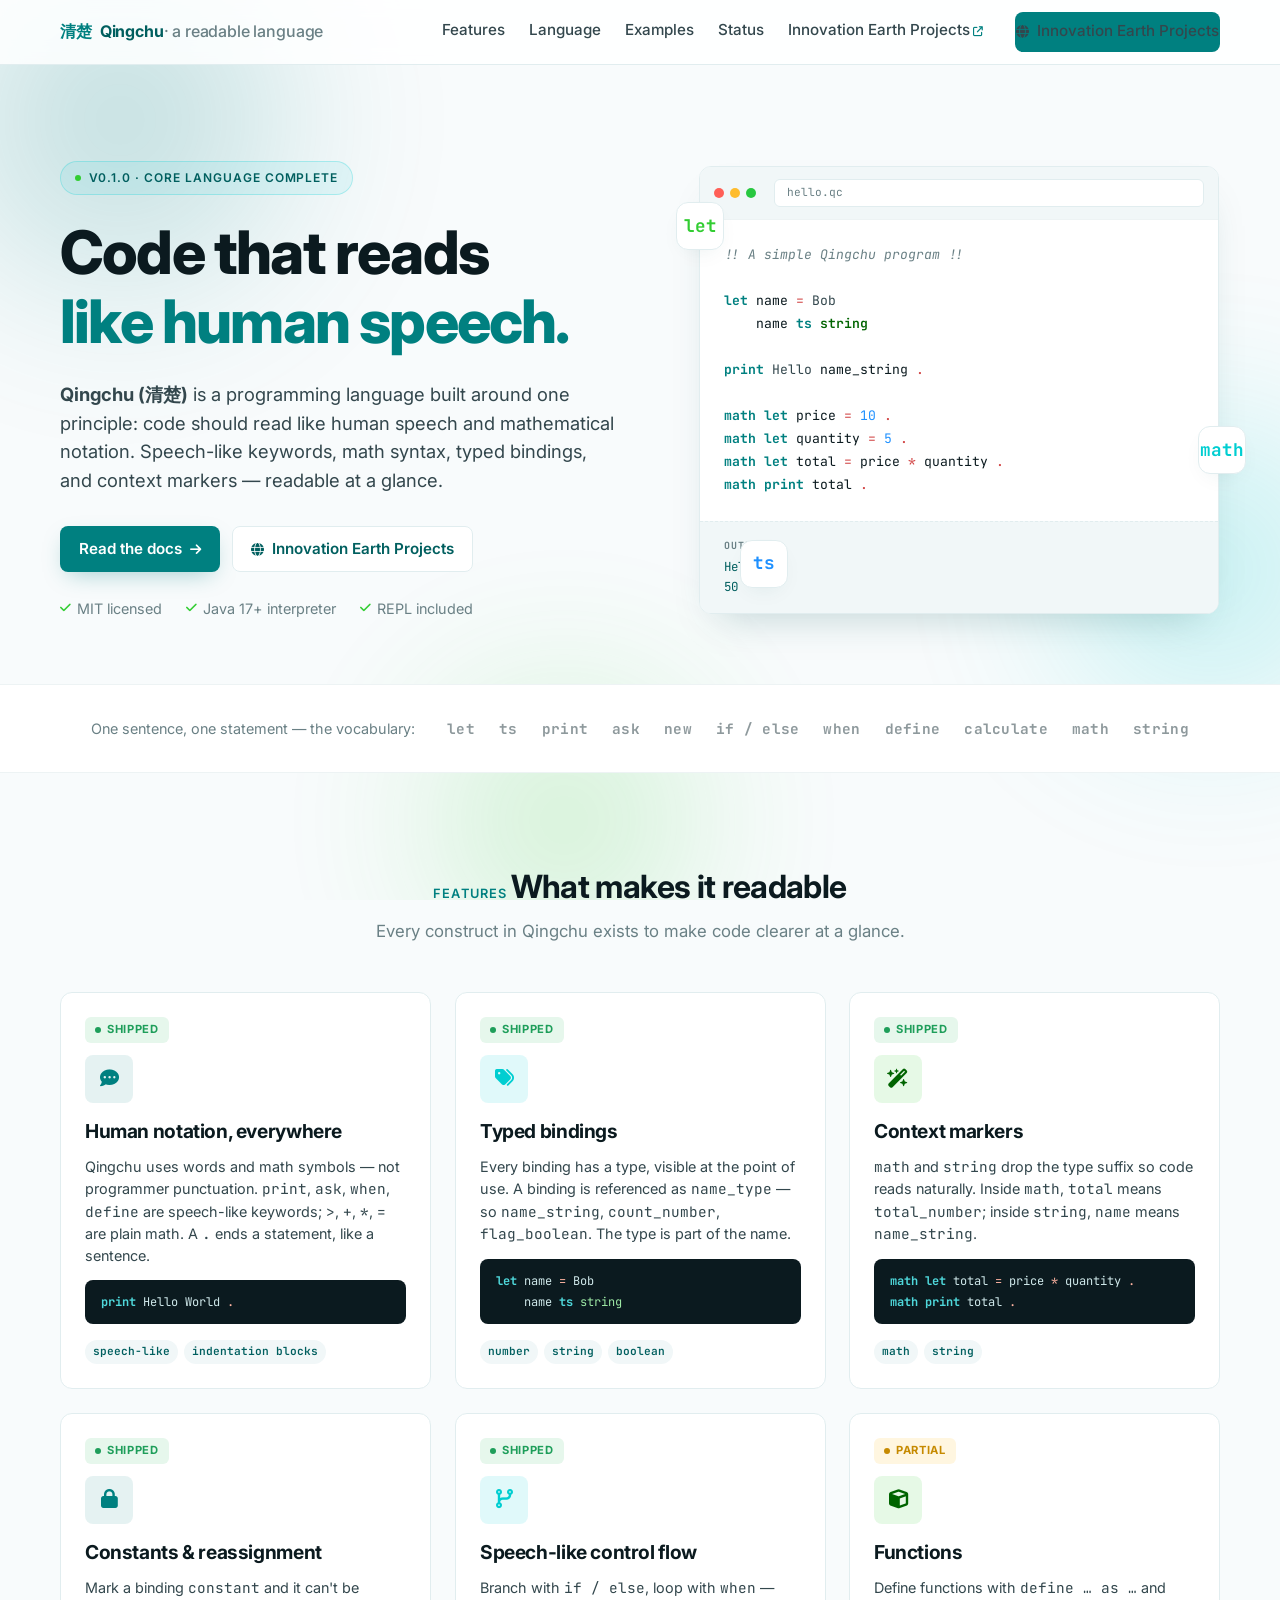
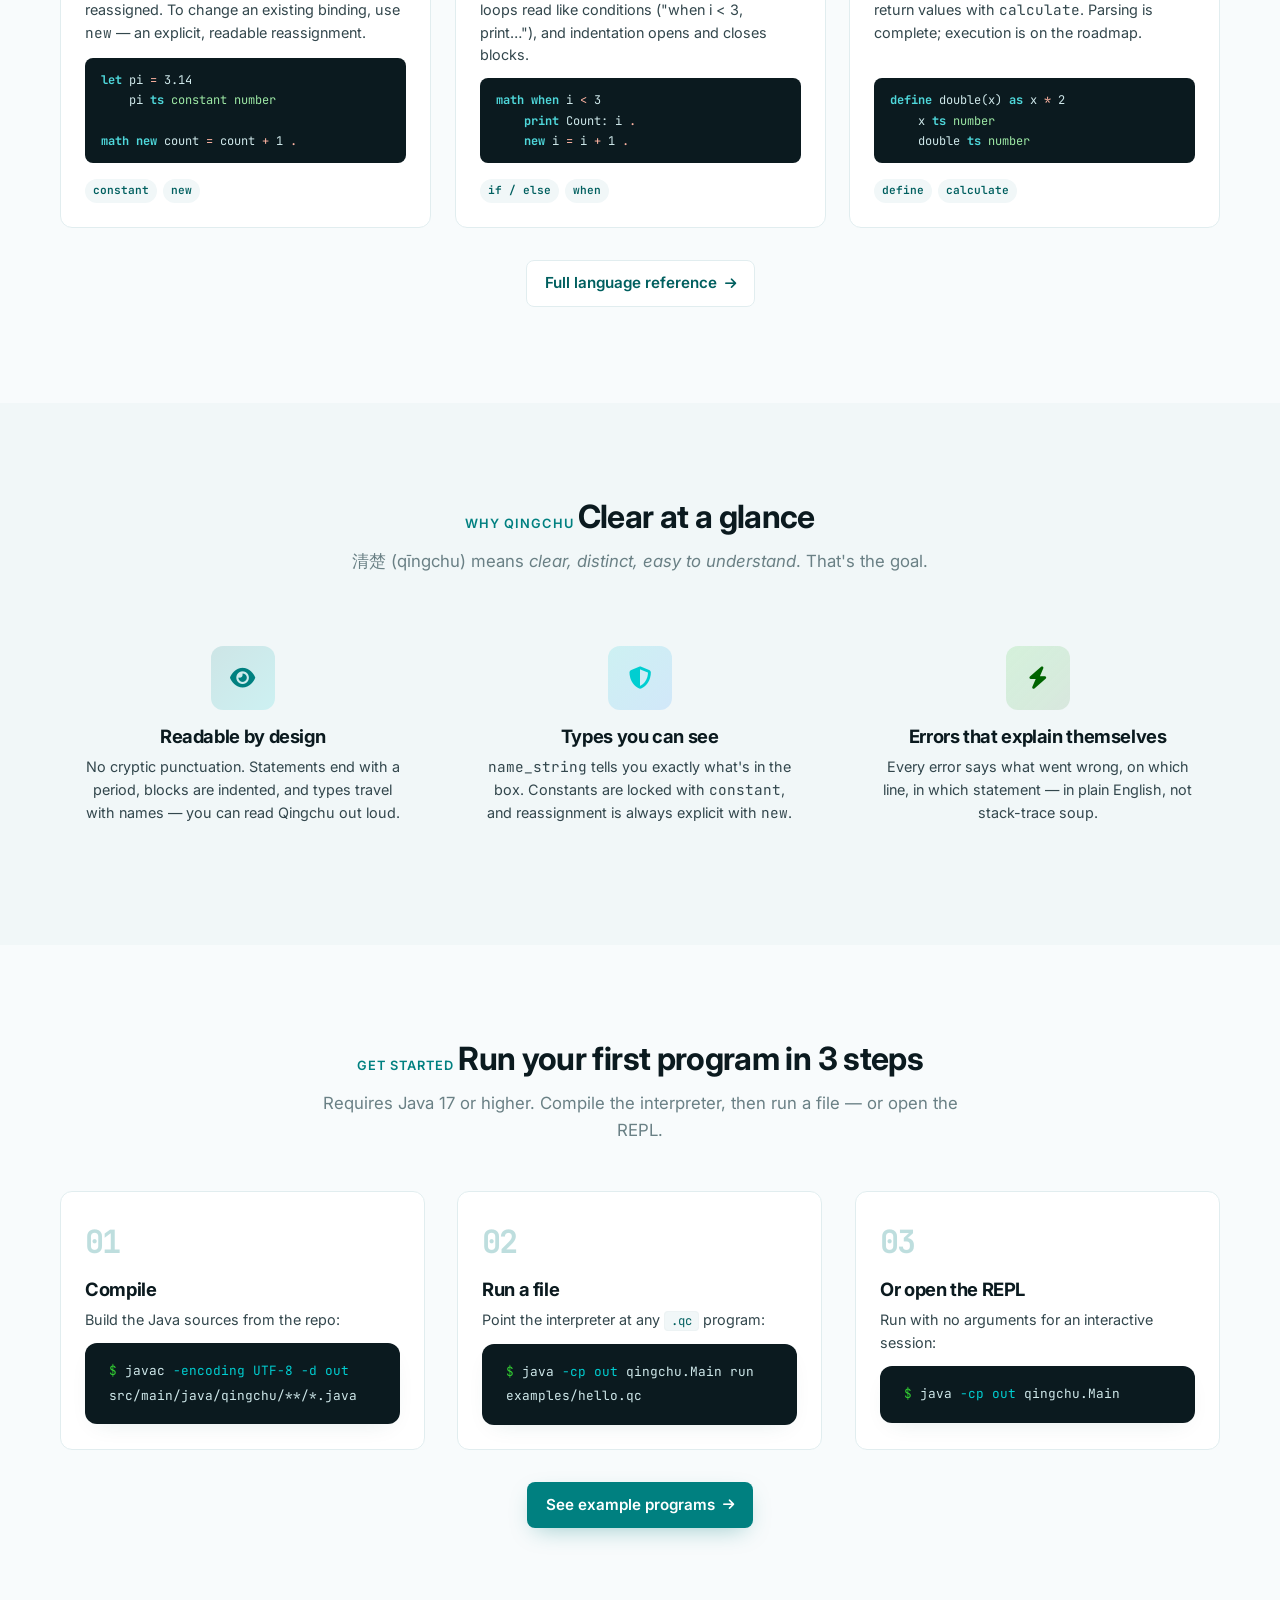
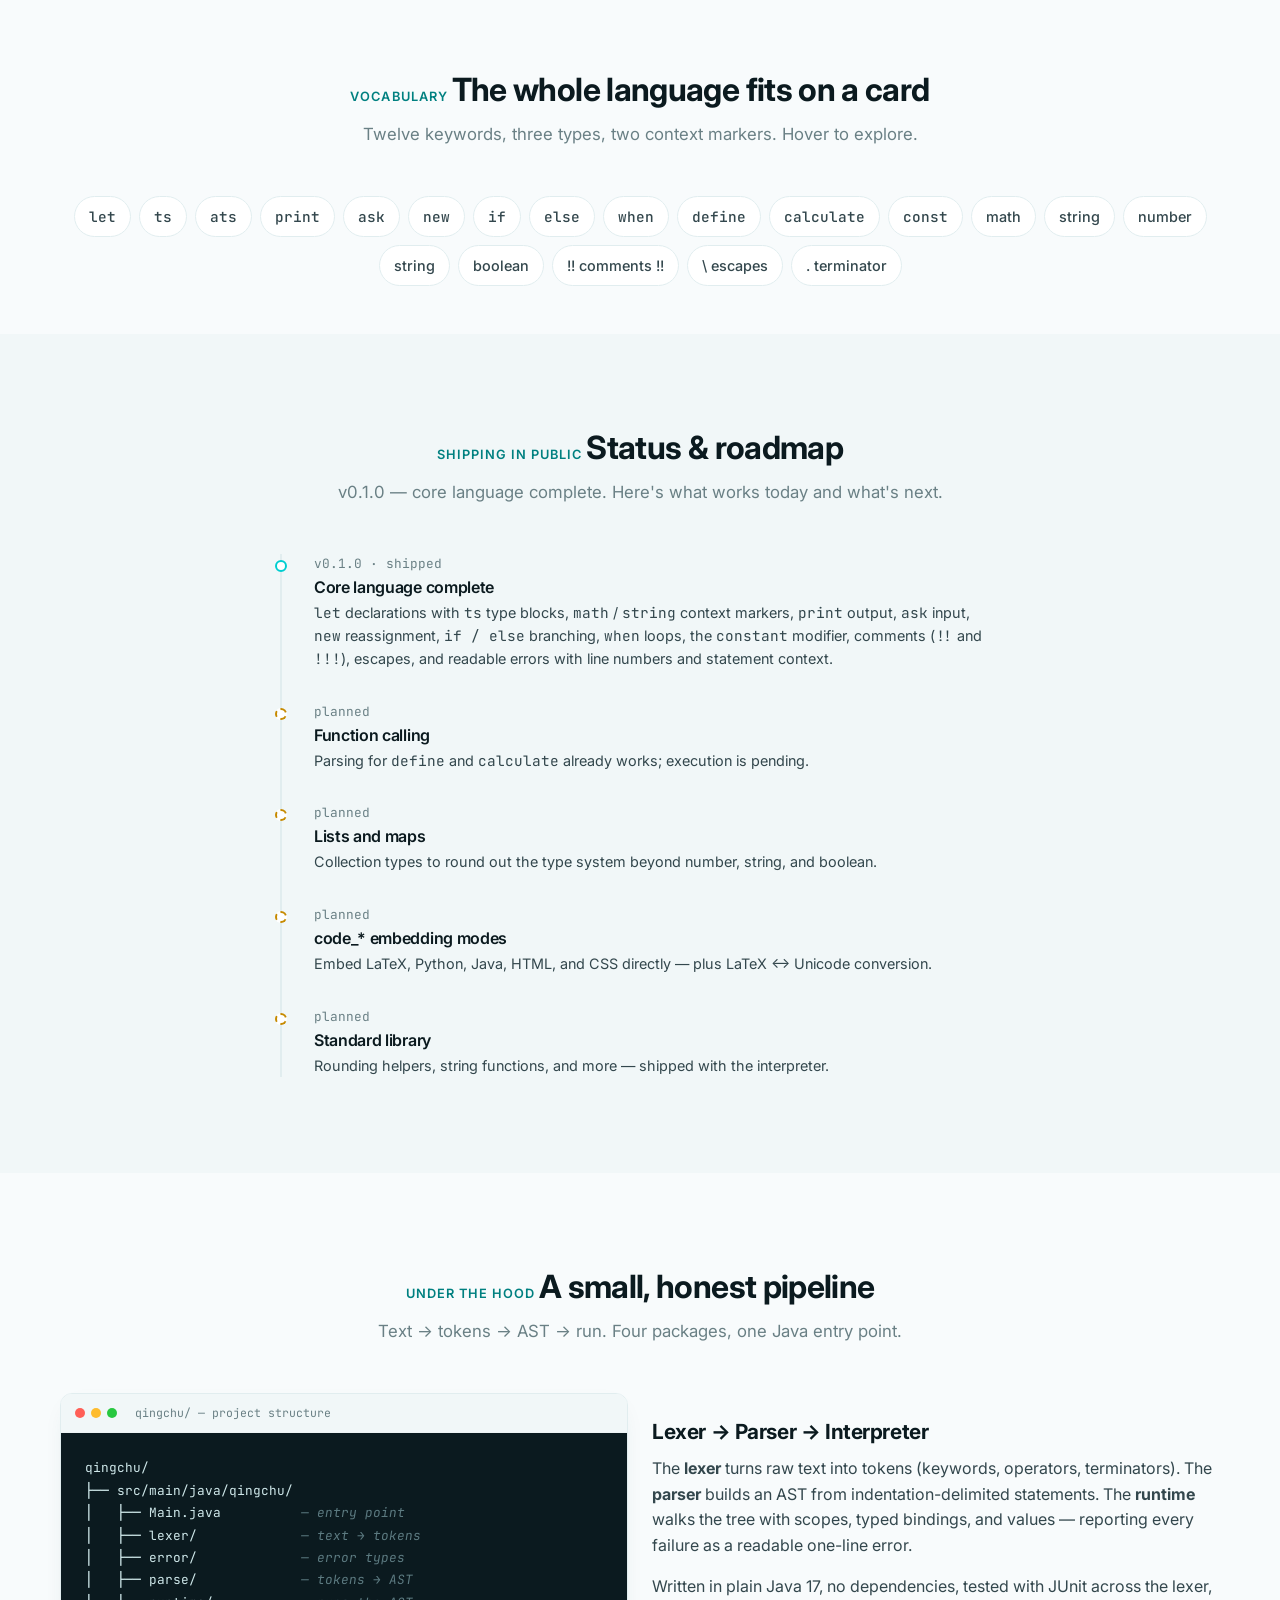
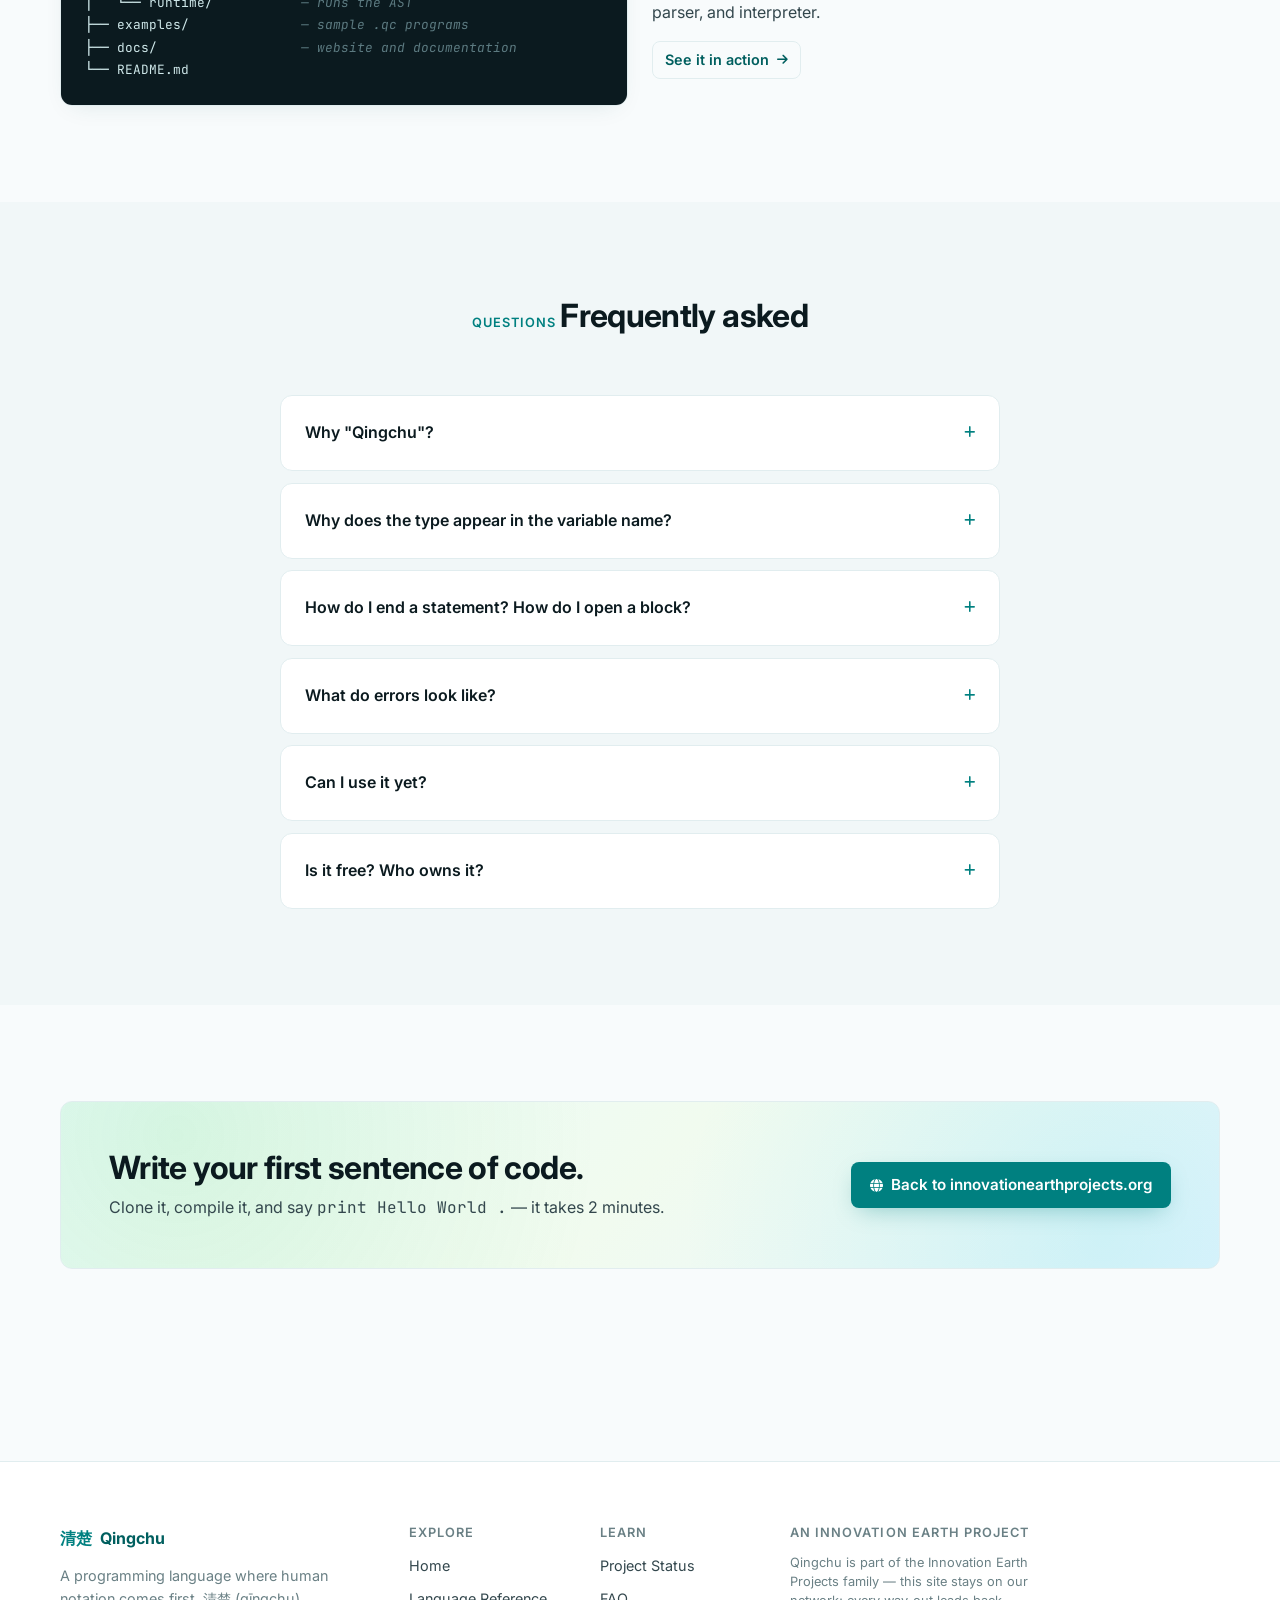
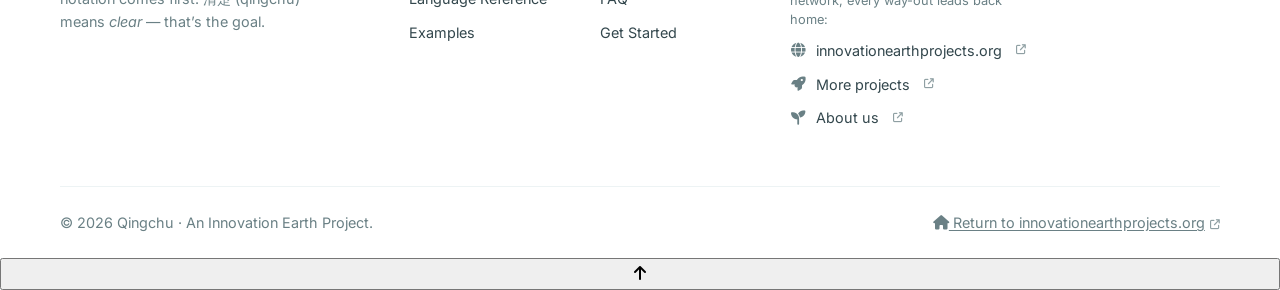
==== commit e2d4f4bb: "Route all off-site links back to innovationearthprojects.org - Nav, footer, hero and CTA links that " ====
--- a/index.html
+++ b/index.html
@@ -66,8 +66,8 @@
             <a href="docs.html" class="btn btn--primary btn--glow">
               Read the docs <i class="fas fa-arrow-right"></i>
             </a>
-            <a href="https://github.com/ykminmin8654/Qingchu" target="_blank" rel="noopener" class="btn btn--secondary">
-              <i class="fab fa-github"></i> View on GitHub
+            <a href="https://innovationearthprojects.org" target="_blank" rel="noopener" class="btn btn--secondary ext-parent" data-ext="parent">
+              <i class="fas fa-globe"></i> Innovation Earth Projects
             </a>
           </div>
 
@@ -532,8 +532,8 @@
               Written in plain Java 17, no dependencies, tested with JUnit across the
               lexer, parser, and interpreter.
             </p>
-            <a href="https://github.com/ykminmin8654/Qingchu" target="_blank" rel="noopener" class="btn btn--ghost btn--sm">
-              Browse the source <i class="fas fa-arrow-up-right-from-square"></i>
+            <a href="examples.html" class="btn btn--ghost btn--sm">
+              See it in action <i class="fas fa-arrow-right"></i>
             </a>
           </div>
         </div>
@@ -601,9 +601,10 @@
           <details class="faq__item reveal">
             <summary>Is it free? Who owns it?</summary>
             <p>
-              Qingchu is open source under the MIT license, developed publicly at
-              <a href="https://github.com/ykminmin8654/Qingchu" target="_blank" rel="noopener">
-              github.com/ykminmin8654/Qingchu</a>. Issues and pull requests are welcome.
+              Qingchu is open source under the MIT license. This project page is part of
+              <a href="https://innovationearthprojects.org" target="_blank" rel="noopener" data-ext="parent">
+              innovationearthprojects.org</a> &mdash; head back there to reach the team and the rest of
+              the project family.
             </p>
           </details>
         </div>
@@ -620,8 +621,8 @@
             <h2>Write your first sentence of code.</h2>
             <p>Clone it, compile it, and say <code>print Hello World .</code> — it takes 2 minutes.</p>
           </div>
-          <a href="https://github.com/ykminmin8654/Qingchu" target="_blank" rel="noopener" class="btn btn--primary btn--glow">
-            <i class="fab fa-github"></i> Get Qingchu on GitHub
+          <a href="https://innovationearthprojects.org" target="_blank" rel="noopener" class="btn btn--primary btn--glow ext-parent" data-ext="parent">
+            <i class="fas fa-globe"></i> Back to innovationearthprojects.org
           </a>
         </div>
       </div>
--- a/shared/nav.css
+++ b/shared/nav.css
@@ -386,3 +386,43 @@
   white-space: nowrap;
   border: 0;
 }
+
+/* ============================================================
+   EXT-TO-PARENT — every link that leaves this site returns the
+   visitor to innovationearthprojects.org (the parent site).
+   ============================================================ */
+.ext-parent { position: relative; }
+.ext-parent .ext__icon {
+  font-size: 0.72em;
+  margin-left: 0.5em;
+  opacity: 0.75;
+  transition: transform 0.35s cubic-bezier(.2,.7,.2,1);
+}
+.ext-parent:hover .ext__icon { transform: translate(2px, -2px); opacity: 1; }
+footer li .ext-parent i:first-child { width: 16px; text-align: center; margin-right: 4px; }
+.ext-parent--nav .ext__icon { display: none; } /* CTA keeps its own leading icon */
+
+/* Graceful fallback toast when the parent site is unreachable */
+.ext-fallback-note {
+  position: fixed;
+  left: 50%;
+  bottom: 28px;
+  transform: translateX(-50%);
+  z-index: 9999;
+  padding: 10px 18px;
+  border-radius: 999px;
+  background: var(--ink, #0b1f2a);
+  color: var(--paper, #f4fbfa);
+  border: 1px solid rgba(45, 212, 191, 0.4);
+  box-shadow: 0 10px 30px rgba(2, 20, 28, 0.35);
+  font-size: 0.85rem;
+  animation: extFallbackIn 0.35s var(--ease, cubic-bezier(.2,.7,.2,1));
+}
+@keyframes extFallbackIn {
+  from { opacity: 0; transform: translate(-50%, 12px); }
+  to   { opacity: 1; transform: translate(-50%, 0); }
+}
+@media (prefers-reduced-motion: reduce) {
+  .ext-fallback-note { animation: none; }
+  .ext-parent .ext__icon, .ext-parent:hover .ext__icon { transition: none; transform: none; }
+}
